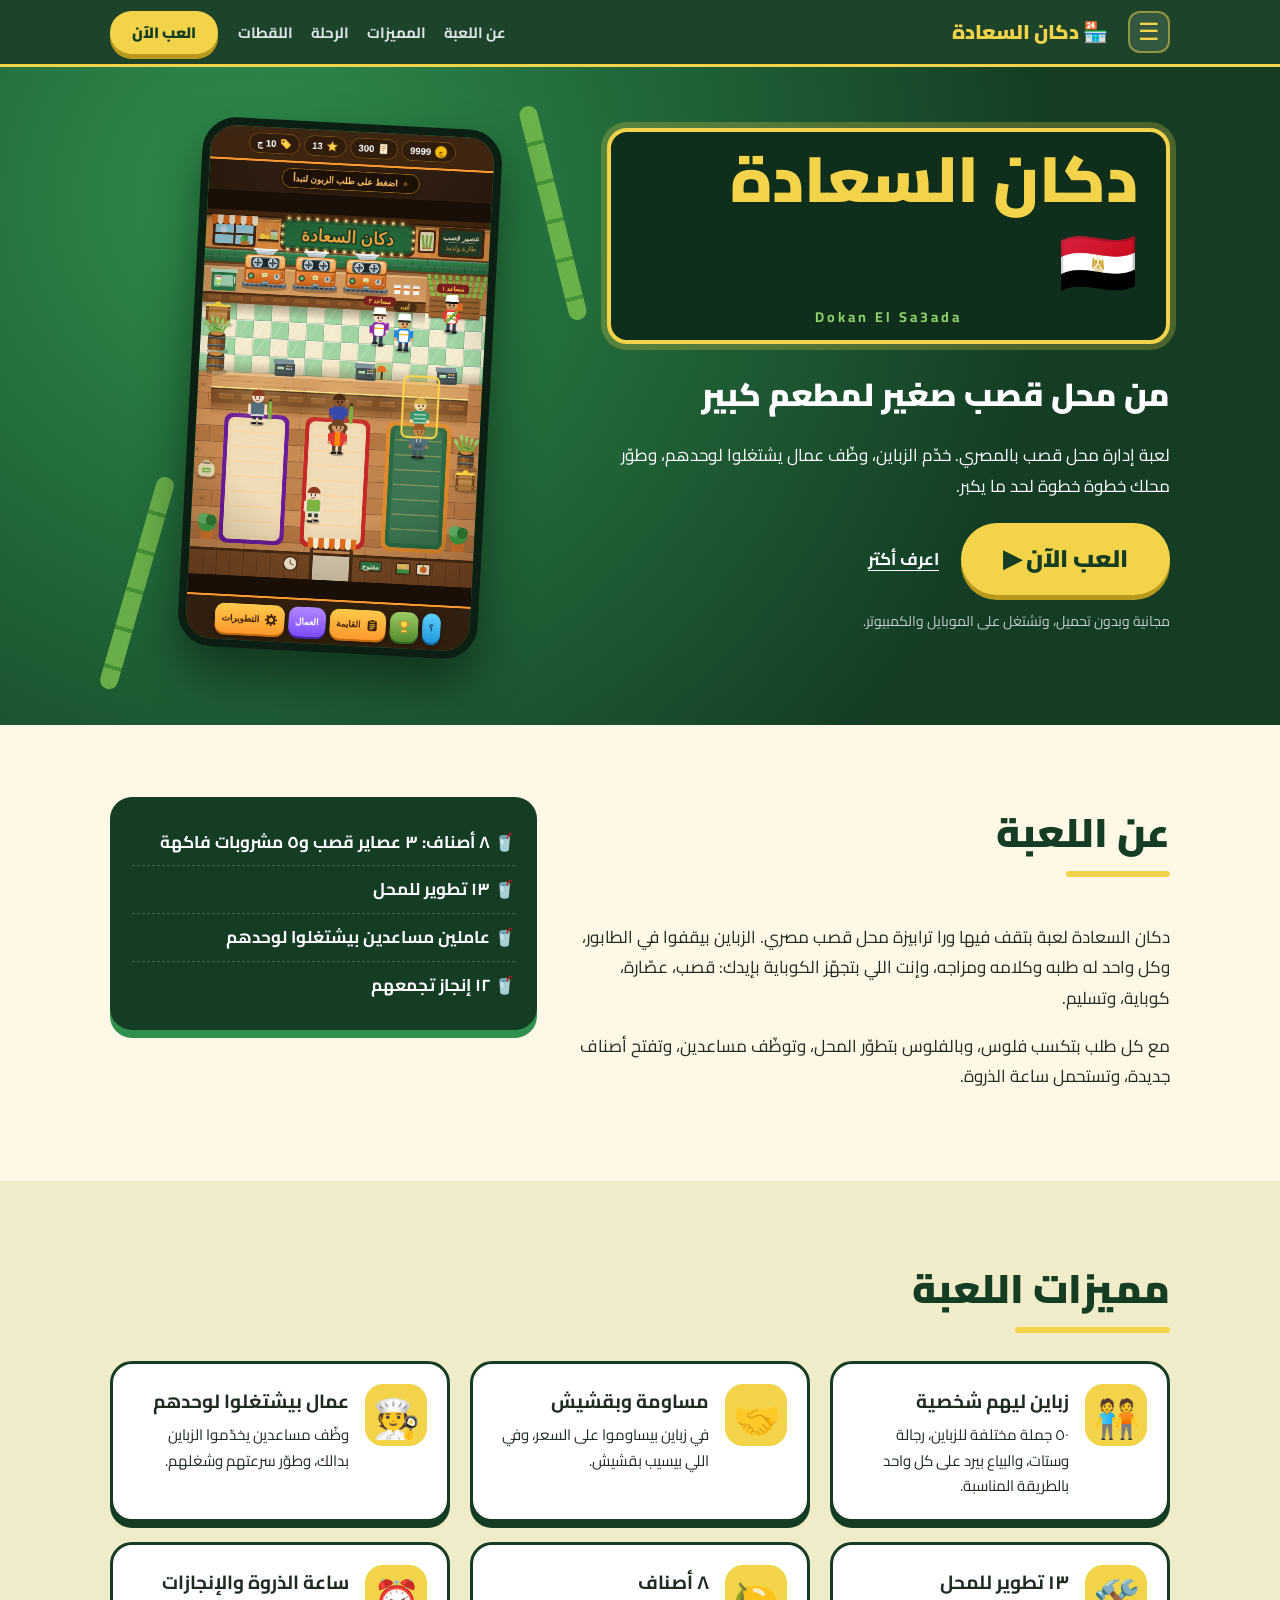
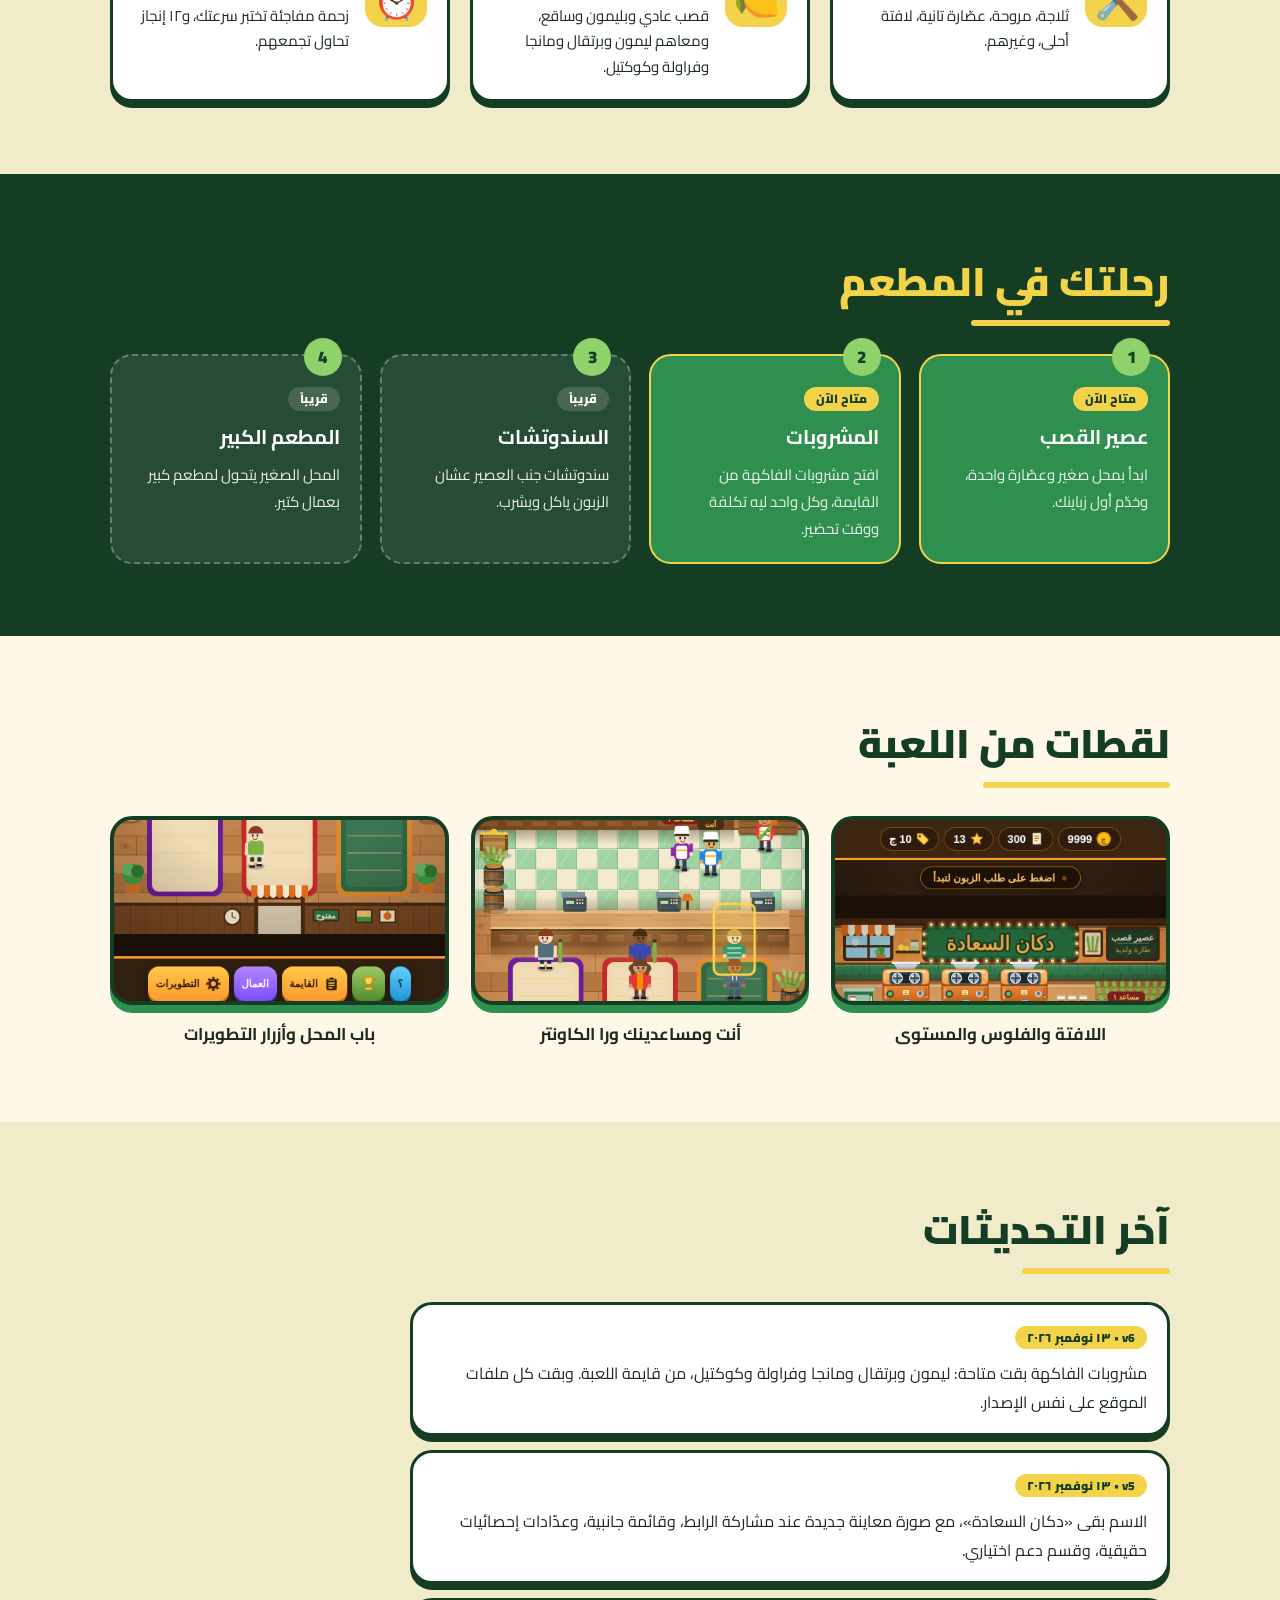
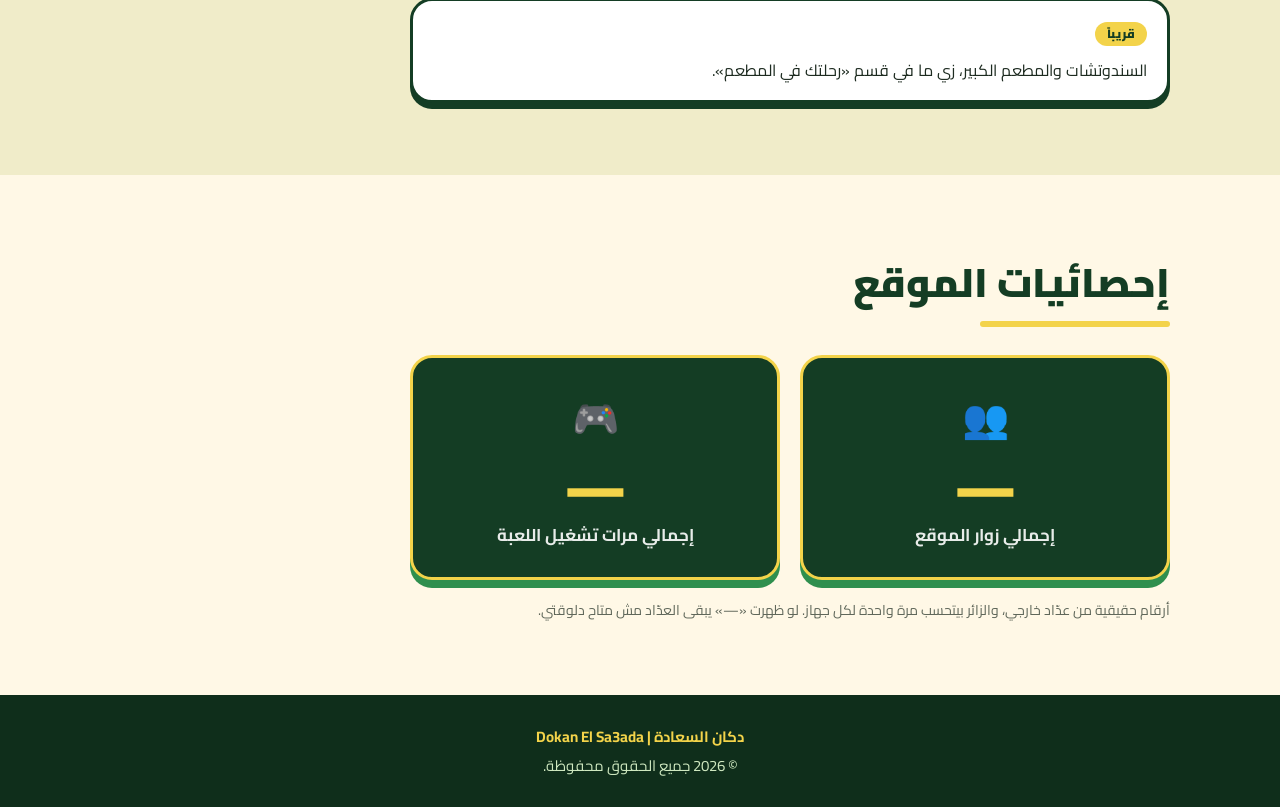
==== games/dokan/index.html @ ff7deda3 "Add files via upload" ====
<!DOCTYPE html>
<!-- دكان السعادة | الإصدار v6 | تاريخ التحديث 2026-11-13 -->
<html lang="ar" dir="rtl">
<head>
<meta charset="utf-8">
<meta name="viewport" content="width=device-width, initial-scale=1, viewport-fit=cover">
<title>دكان السعادة 🇪🇬 | Dokan El Sa3ada – الموقع الرسمي للعبة</title>
<meta name="description" content="الموقع الرسمي للعبة دكان السعادة: لعبة إدارة محل قصب بالمصري. خدّم الزباين، وظّف عمال، وطوّر محلك. العب مجاناً من الموبايل أو الكمبيوتر.">
<meta property="og:site_name" content="دكان السعادة"><meta property="og:title" content="دكان السعادة 🇪🇬 | Dokan El Sa3ada"><meta property="og:description" content="من محل قصب صغير لمطعم كبير. العب مجاناً."><meta property="og:type" content="website"><meta property="og:locale" content="ar_EG"><meta property="og:url" content="https://srsizer643-crypto.github.io/g3an_3tshan/"><meta property="og:image" content="https://srsizer643-crypto.github.io/g3an_3tshan/og-dokan.png?v=8"><meta property="og:image:type" content="image/png"><meta property="og:image:width" content="1200"><meta property="og:image:height" content="630"><meta property="og:image:alt" content="دكان السعادة – لعبة إدارة محل قصب بالمصري"><meta name="twitter:card" content="summary_large_image"><meta name="twitter:title" content="دكان السعادة 🇪🇬 | Dokan El Sa3ada"><meta name="twitter:description" content="من محل قصب صغير لمطعم كبير. العب مجاناً."><meta name="twitter:image" content="https://srsizer643-crypto.github.io/g3an_3tshan/og-dokan.png?v=8">
<meta name="theme-color" content="#143d24">
<link rel="icon" type="image/png" sizes="512x512" href="icon.png?v=8"><link rel="apple-touch-icon" href="icon.png?v=8">
<link rel="icon" href="data:image/svg+xml,%3Csvg xmlns='http://www.w3.org/2000/svg' viewBox='0 0 100 100'%3E%3Crect width='100' height='100' rx='22' fill='%23c26a0e'/%3E%3Ctext x='50' y='72' font-size='60' text-anchor='middle'%3E%F0%9F%8F%AA%3C/text%3E%3C/svg%3E">
<link rel="preconnect" href="https://fonts.googleapis.com"><link rel="preconnect" href="https://fonts.gstatic.com" crossorigin>
<link href="https://fonts.googleapis.com/css2?family=Cairo:wght@500;700;900&display=swap" rel="stylesheet">
<link rel="stylesheet" href="style.css?v=8">
</head>
<body>

<header class="nav">
  <div class="wrap">
    <button class="menu-btn" id="menuBtn" type="button" aria-label="فتح القائمة" aria-controls="menu" aria-expanded="false">☰</button>
    <a class="logo" href="#top">🏪 دكان السعادة</a>
    <nav aria-label="أقسام الموقع">
      <a href="#about">عن اللعبة</a>
      <a href="#features">المميزات</a>
      <a href="#journey">الرحلة</a>
      <a href="#shots">اللقطات</a>
    </nav>
    <button class="btn sm" data-play>العب الآن</button>
  </div>
</header>

<div class="menu-back" id="menuBack"></div>
<aside class="menu" id="menu" aria-hidden="true" aria-label="القائمة الجانبية">
  <div class="menu-head"><b>🏪 دكان السعادة</b><button id="menuClose" type="button" aria-label="إغلاق القائمة">✕</button></div>
  <ul>
    <li><a href="#top">🏠 الرئيسية</a></li>
    <li><button type="button" data-play>▶ العب الآن</button></li>
    <li><a href="#shots">📸 صور اللعبة</a></li>
    <li><a href="#updates">🆕 آخر التحديثات</a></li>
    <li><a href="#stats">📊 إحصائيات الموقع</a></li>
    <li><button type="button" id="supportBtn" aria-expanded="false" aria-controls="support">💛 ادعم المطور</button></li>
    <li><a href="#about">ℹ️ عن اللعبة</a></li>
  </ul>
  <div class="support" id="support" hidden>
    <h3>ادعم دكان السعادة</h3>
    <p>الدعم اختياري تماماً، واللعبة هتفضل مجانية للجميع سواء دعمت أو لأ. لو عجبتك وحبيت تساعد في تطويرها، ده رقم Vodafone Cash:</p>
    <div class="num" dir="ltr">01016900850</div>
    <button class="btn sm" id="copyNum" type="button">نسخ الرقم</button>
    <small>شكراً من قلبي 🧡</small>
  </div>
</aside>

<main id="top">
  <section class="hero">
    <div class="wrap">
      <div class="hero-txt">
        <div class="sign"><h1>دكان السعادة 🇪🇬</h1><small>Dokan El Sa3ada</small></div>
        <p class="lead">من محل قصب صغير لمطعم كبير</p>
        <p>لعبة إدارة محل قصب بالمصري. خدّم الزباين، وظّف عمال يشتغلوا لوحدهم، وطوّر محلك خطوة خطوة لحد ما يكبر.</p>
        <div class="cta">
          <button class="btn big" data-play>العب الآن ▶</button>
          <a class="link" href="#about">اعرف أكتر</a>
        </div>
        <p class="note">مجانية وبدون تحميل، وتشتغل على الموبايل والكمبيوتر.</p>
      </div>
      <div class="art">
        <span class="cane c1"></span><span class="cane c2"></span>
        <div class="phone"><img src="preview.png?v=8" width="840" height="1520" alt="لقطة حقيقية من اللعبة: محل القصب والزباين في الطوابير"></div>
      </div>
    </div>
  </section>

  <section class="s" id="about">
    <div class="wrap about">
      <div>
        <h2>عن اللعبة</h2>
        <p>دكان السعادة لعبة بتقف فيها ورا ترابيزة محل قصب مصري. الزباين بيقفوا في الطابور، وكل واحد له طلبه وكلامه ومزاجه، وإنت اللي بتجهّز الكوباية بإيدك: قصب، عصّارة، كوباية، وتسليم.</p>
        <p>مع كل طلب بتكسب فلوس، وبالفلوس بتطوّر المحل، وتوظّف مساعدين، وتفتح أصناف جديدة، وتستحمل ساعة الذروة.</p>
      </div>
      <ul class="facts">
        <li>٨ أصناف: ٣ عصاير قصب و٥ مشروبات فاكهة</li>
        <li>١٣ تطوير للمحل</li>
        <li>عاملين مساعدين بيشتغلوا لوحدهم</li>
        <li>١٢ إنجاز تجمعهم</li>
      </ul>
    </div>
  </section>

  <section class="s alt" id="features">
    <div class="wrap">
      <h2>مميزات اللعبة</h2>
      <div class="grid">
        <article class="f"><i>🧑‍🤝‍🧑</i><div><h3>زباين ليهم شخصية</h3><p>٥٠ جملة مختلفة للزباين، رجالة وستات، والبياع بيرد على كل واحد بالطريقة المناسبة.</p></div></article>
        <article class="f"><i>🤝</i><div><h3>مساومة وبقشيش</h3><p>في زباين بيساوموا على السعر، وفي اللي بيسيب بقشيش.</p></div></article>
        <article class="f"><i>🧑‍🍳</i><div><h3>عمال بيشتغلوا لوحدهم</h3><p>وظّف مساعدين يخدّموا الزباين بدالك، وطوّر سرعتهم وشغلهم.</p></div></article>
        <article class="f"><i>🛠️</i><div><h3>١٣ تطوير للمحل</h3><p>ثلاجة، مروحة، عصّارة تانية، لافتة أحلى، وغيرهم.</p></div></article>
        <article class="f"><i>🍋</i><div><h3>٨ أصناف</h3><p>قصب عادي وبليمون وساقع، ومعاهم ليمون وبرتقال ومانجا وفراولة وكوكتيل.</p></div></article>
        <article class="f"><i>⏰</i><div><h3>ساعة الذروة والإنجازات</h3><p>زحمة مفاجئة تختبر سرعتك، و١٢ إنجاز تحاول تجمعهم.</p></div></article>
      </div>
    </div>
  </section>

  <section class="s dark" id="journey">
    <div class="wrap">
      <h2>رحلتك في المطعم</h2>
      <ol class="steps">
        <li class="on"><span class="b">متاح الآن</span><h3>عصير القصب</h3><p>ابدأ بمحل صغير وعصّارة واحدة، وخدّم أول زباينك.</p></li>
        <li class="on"><span class="b">متاح الآن</span><h3>المشروبات</h3><p>افتح مشروبات الفاكهة من القايمة، وكل واحد ليه تكلفة ووقت تحضير.</p></li>
        <li><span class="b">قريباً</span><h3>السندوتشات</h3><p>سندوتشات جنب العصير عشان الزبون ياكل ويشرب.</p></li>
        <li><span class="b">قريباً</span><h3>المطعم الكبير</h3><p>المحل الصغير يتحول لمطعم كبير بعمال كتير.</p></li>
      </ol>
    </div>
  </section>

  <section class="s" id="shots">
    <div class="wrap">
      <h2>لقطات من اللعبة</h2>
      <div class="shots">
        <figure class="shot"><div class="crop"><img src="preview.png?v=8" loading="lazy" alt="شاشة اللعبة: الفلوس والمستوى ولافتة المحل" style="margin-top:0"></div><figcaption>اللافتة والفلوس والمستوى</figcaption></figure>
        <figure class="shot"><div class="crop"><img src="preview.png?v=8" loading="lazy" alt="العمال خلف الكاونتر والزباين في الطوابير" style="margin-top:-59.52%"></div><figcaption>أنت ومساعدينك ورا الكاونتر</figcaption></figure>
        <figure class="shot"><div class="crop"><img src="preview.png?v=8" loading="lazy" alt="باب المحل وشريط التطويرات والعمال والقايمة" style="margin-top:-123.81%"></div><figcaption>باب المحل وأزرار التطويرات</figcaption></figure>
      </div>
    </div>
  </section>
  <section class="s alt" id="updates">
    <div class="wrap">
      <h2>آخر التحديثات</h2>
      <ul class="upd">
        <li><span class="b">v6 • ١٣ نوفمبر ٢٠٢٦</span><p>مشروبات الفاكهة بقت متاحة: ليمون وبرتقال ومانجا وفراولة وكوكتيل، من قايمة اللعبة. وبقت كل ملفات الموقع على نفس الإصدار.</p></li>
        <li><span class="b">v5 • ١٣ نوفمبر ٢٠٢٦</span><p>الاسم بقى «دكان السعادة»، مع صورة معاينة جديدة عند مشاركة الرابط، وقائمة جانبية، وعدّادات إحصائيات حقيقية، وقسم دعم اختياري.</p></li>
        <li><span class="b">قريباً</span><p>السندوتشات والمطعم الكبير، زي ما في قسم «رحلتك في المطعم».</p></li>
      </ul>
    </div>
  </section>

  <section class="s" id="stats">
    <div class="wrap">
      <h2>إحصائيات الموقع</h2>
      <div class="stat-grid">
        <div class="stat"><i>👥</i><b data-stat="visitors">…</b><span>إجمالي زوار الموقع</span></div>
        <div class="stat"><i>🎮</i><b data-stat="plays">…</b><span>إجمالي مرات تشغيل اللعبة</span></div>
      </div>
      <p class="stat-note">أرقام حقيقية من عدّاد خارجي، والزائر بيتحسب مرة واحدة لكل جهاز. لو ظهرت «—» يبقى العدّاد مش متاح دلوقتي.</p>
    </div>
  </section>
</main>

<footer>
  <div class="wrap">
    <b>دكان السعادة | Dokan El Sa3ada</b>
    <span>© 2026 جميع الحقوق محفوظة.</span>
  </div>
</footer>

<section id="play" hidden aria-label="شاشة اللعب">
  <div class="pbar">
    <button id="back" type="button">→ الرجوع للموقع</button>
    <b>دكان السعادة</b>
    <button id="fs" type="button">ملء الشاشة</button>
  </div>
  <iframe id="frame" title="لعبة دكان السعادة" allow="fullscreen" loading="eager"></iframe>
</section>

<script src="script.js?v=8"></script>
</body>
</html>
---- games/dokan/style.css ----
/* دكان السعادة | الإصدار v5 | تاريخ التحديث 2026-11-13 */
:root{--g1:#143d24;--g2:#2f8f4e;--g3:#8fd16a;--y:#f3d34a;--cream:#fff8e6;--ink:#1d2b20;
 --r:22px;box-sizing:border-box;padding-top:env(safe-area-inset-top,0px);padding-bottom:env(safe-area-inset-bottom,0px)}
*,*::before,*::after{box-sizing:inherit}
html{scroll-behavior:smooth;scroll-padding-top:70px;background:var(--cream)}
html.playing,html.playing body{overflow:hidden;height:100%}
body{margin:0;font-family:'Cairo',Tahoma,'Segoe UI',sans-serif;color:var(--ink);background:var(--cream);line-height:1.8;font-size:17px}
img{max-width:100%;display:block}
.wrap{max-width:1100px;margin:auto;padding:0 20px}
/* nav */
.nav{position:sticky;top:0;z-index:20;background:rgba(20,61,36,.96);backdrop-filter:blur(8px);color:#fff;border-bottom:3px solid var(--y)}
.nav .wrap{display:flex;align-items:center;gap:20px;height:64px}
.logo{font-weight:900;font-size:20px;color:var(--y);text-decoration:none;white-space:nowrap}
.nav nav{display:flex;gap:18px;margin-inline-start:auto}
.nav nav a{color:#fff;text-decoration:none;font-weight:700;font-size:15px;opacity:.85;transition:.2s}
.nav nav a:hover{opacity:1;color:var(--y)}
/* buttons */
.btn{font:inherit;font-weight:900;border:0;cursor:pointer;color:var(--g1);background:var(--y);border-radius:999px;padding:8px 22px;box-shadow:0 5px 0 #b8991c;transition:transform .15s,box-shadow .15s}
.btn:hover{transform:translateY(-2px);box-shadow:0 7px 0 #b8991c}
.btn:active{transform:translateY(4px);box-shadow:0 1px 0 #b8991c}
.btn.big{font-size:24px;padding:14px 42px}
.btn.sm{font-size:15px}
/* hero */
.hero{background:radial-gradient(circle at 20% 20%,var(--g2),var(--g1) 70%);color:#fff;overflow:hidden;padding:56px 0 72px}
.hero .wrap{display:grid;grid-template-columns:1.1fr .9fr;gap:36px;align-items:center}
.sign{display:inline-block;background:#0f2e1b;border:4px solid var(--y);border-radius:20px;padding:6px 28px 10px;box-shadow:0 0 0 6px rgba(243,211,74,.25);margin-bottom:12px}
.sign h1{margin:0;font-size:clamp(38px,7vw,64px);font-weight:900;color:var(--y);line-height:1.3}
.sign small{display:block;letter-spacing:3px;color:var(--g3);font-weight:700;direction:ltr;text-align:center}
.lead{font-size:clamp(22px,3.6vw,32px);font-weight:900;margin:.3em 0}
.cta{display:flex;align-items:center;gap:22px;flex-wrap:wrap;margin:22px 0 8px}
.link{color:#fff;font-weight:700;text-underline-offset:5px}
.note{opacity:.75;font-size:14px}
.art{position:relative;display:flex;justify-content:center}
.phone{width:min(300px,78vw);border:8px solid #0b1f13;border-radius:34px;overflow:hidden;box-shadow:0 24px 50px rgba(0,0,0,.45);transform:rotate(3deg);animation:float 5s ease-in-out infinite}
.phone img{width:100%;height:auto}
.cane{position:absolute;width:18px;height:220px;border-radius:9px;background:repeating-linear-gradient(#7bc24d 0 36px,#4f9a33 36px 40px);opacity:.8}
.c1{inset-inline-start:2%;top:-20px;transform:rotate(-14deg)}.c2{inset-inline-end:4%;bottom:-40px;transform:rotate(16deg)}
@keyframes float{50%{transform:rotate(3deg) translateY(-12px)}}
/* sections */
.s{padding:72px 0}
.s.alt{background:#f0ecc9}
.s.dark{background:var(--g1);color:#fff}
h2{font-size:clamp(28px,5vw,40px);font-weight:900;margin:0 0 28px;color:var(--g1);position:relative;display:inline-block}
h2::after{content:"";display:block;height:6px;width:60%;background:var(--y);border-radius:4px;margin-top:2px}
.dark h2{color:var(--y)}
.about{display:grid;grid-template-columns:1.4fr 1fr;gap:36px;align-items:start}
.facts{list-style:none;margin:0;padding:22px;background:var(--g1);color:#fff;border-radius:var(--r);font-weight:700;box-shadow:0 8px 0 var(--g2)}
.facts li{padding:8px 0 8px 0;border-bottom:1px dashed rgba(255,255,255,.2)}
.facts li:last-child{border:0}
.facts li::before{content:"🥤 "}
.grid{display:grid;grid-template-columns:repeat(auto-fit,minmax(290px,1fr));gap:20px}
.f{display:flex;gap:16px;background:#fff;border-radius:var(--r);padding:20px;border:3px solid var(--g1);box-shadow:0 6px 0 var(--g1);transition:transform .2s}
.f:hover{transform:translateY(-4px)}
.f i{font-style:normal;font-size:38px;flex:none;width:62px;height:62px;display:grid;place-items:center;background:var(--y);border-radius:18px}
.f h3{margin:0 0 4px;font-size:19px}.f p{margin:0;font-size:15px;line-height:1.7}
/* journey */
.steps{list-style:none;margin:0;padding:0;display:grid;grid-template-columns:repeat(auto-fit,minmax(220px,1fr));gap:18px;counter-reset:st}
.steps li{position:relative;background:rgba(255,255,255,.08);border:2px dashed rgba(255,255,255,.3);border-radius:var(--r);padding:26px 20px 20px;counter-increment:st}
.steps li::before{content:counter(st);position:absolute;top:-18px;inset-inline-start:18px;width:38px;height:38px;border-radius:50%;background:var(--g3);color:var(--g1);font-weight:900;display:grid;place-items:center}
.steps li.on{background:var(--g2);border:2px solid var(--y)}
.steps h3{margin:6px 0}.steps p{margin:0;font-size:15px;opacity:.9}
.b{display:inline-block;font-size:12px;font-weight:900;padding:1px 12px;border-radius:99px;background:rgba(255,255,255,.15)}
.on .b{background:var(--y);color:var(--g1)}
/* shots */
.shots{display:grid;grid-template-columns:repeat(auto-fit,minmax(240px,1fr));gap:22px}
.shot{margin:0;text-align:center}
.crop{aspect-ratio:840/470;overflow:hidden;border-radius:var(--r);border:4px solid var(--g1);box-shadow:0 8px 0 var(--g2);background:#31200f}
.crop img{width:100%;height:auto}
figcaption{margin-top:14px;font-weight:700}
footer{background:#0f2e1b;color:#cfe8c0;padding:28px 0;text-align:center;font-size:15px}
footer .wrap{display:flex;flex-direction:column;gap:2px}footer b{color:var(--y)}
/* reveal */
.rv{opacity:0;transform:translateY(22px);transition:opacity .6s,transform .6s}
.rv.in{opacity:1;transform:none}
/* play screen */
#play{position:fixed;inset:0;z-index:100;background:#000;display:flex;flex-direction:column;height:100dvh}
#play[hidden]{display:none}
.pbar{flex:none;display:flex;align-items:center;justify-content:space-between;gap:10px;background:var(--g1);color:var(--y);padding:6px 12px;padding-top:max(6px,env(safe-area-inset-top));border-bottom:3px solid var(--y)}
.pbar button{font:inherit;font-weight:700;font-size:14px;color:#fff;background:rgba(255,255,255,.14);border:0;border-radius:99px;padding:4px 16px;cursor:pointer}
.pbar button:hover{background:rgba(255,255,255,.28)}
#frame{flex:1;width:100%;border:0;background:#31200f;touch-action:manipulation}
#play.pseudo-fs .pbar{display:none}
:fullscreen#play .pbar{display:none}
:-webkit-full-screen#play .pbar{display:none}
@media(max-width:800px){
 .nav nav{display:none}.nav .wrap{justify-content:space-between}
 .hero .wrap,.about{grid-template-columns:1fr}.hero{padding-top:36px}.art{margin-top:20px}
 .s{padding:52px 0}
}
@media(prefers-reduced-motion:reduce){*{animation:none!important;transition:none!important}.rv{opacity:1;transform:none}}

/* القائمة الجانبية */
.menu-btn{flex:none;width:42px;height:42px;font:inherit;font-size:24px;line-height:1;color:var(--y);background:rgba(255,255,255,.1);border:2px solid rgba(243,211,74,.5);border-radius:12px;cursor:pointer}
.menu-btn:hover{background:rgba(255,255,255,.2)}
.menu-back{position:fixed;inset:0;z-index:55;background:rgba(0,0,0,.55);opacity:0;visibility:hidden;transition:opacity .3s,visibility .3s}
.menu-back.open{opacity:1;visibility:visible}
.menu{position:fixed;top:0;bottom:0;right:0;z-index:60;width:min(320px,86vw);background:var(--g1);color:#fff;border-left:4px solid var(--y);padding:calc(14px + env(safe-area-inset-top,0px)) 16px calc(16px + env(safe-area-inset-bottom,0px));overflow-y:auto;transform:translateX(100%);visibility:hidden;transition:transform .3s ease,visibility .3s;box-shadow:-10px 0 30px rgba(0,0,0,.4)}
.menu.open{transform:none;visibility:visible}
html.menu-open,html.menu-open body{overflow:hidden}
.menu-head{display:flex;align-items:center;justify-content:space-between;margin-bottom:14px;color:var(--y);font-size:20px}
.menu-head button{font:inherit;font-size:18px;color:#fff;background:rgba(255,255,255,.14);border:0;border-radius:50%;width:38px;height:38px;cursor:pointer}
.menu ul{list-style:none;margin:0;padding:0;display:grid;gap:6px}
.menu li a,.menu li button{display:block;width:100%;text-align:start;font:inherit;font-weight:700;font-size:17px;color:#fff;text-decoration:none;background:rgba(255,255,255,.07);border:0;border-radius:14px;padding:12px 14px;cursor:pointer;transition:background .2s}
.menu li a:hover,.menu li button:hover{background:rgba(243,211,74,.22);color:var(--y)}
.menu li button[aria-expanded="true"]{background:var(--y);color:var(--g1)}
.support{margin-top:14px;padding:16px;background:#0f2e1b;border:2px dashed var(--y);border-radius:var(--r);text-align:center}
.support[hidden]{display:none}
.support h3{margin:0 0 6px;color:var(--y);font-size:19px}
.support p{margin:0 0 12px;font-size:14.5px;line-height:1.7;opacity:.92}
.support .num{font-size:26px;font-weight:900;letter-spacing:2px;color:var(--y);background:rgba(255,255,255,.08);border-radius:14px;padding:8px;margin-bottom:12px;user-select:all}
.support small{display:block;margin-top:10px;opacity:.8}
/* آخر التحديثات */
.upd{list-style:none;margin:0;padding:0;display:grid;gap:14px;max-width:760px}
.upd li{background:#fff;border:3px solid var(--g1);border-radius:var(--r);padding:16px 20px;box-shadow:0 6px 0 var(--g1)}
.upd .b{background:var(--y);color:var(--g1)}
.upd p{margin:8px 0 0;font-size:16px}
/* الإحصائيات */
.stat-grid{display:grid;grid-template-columns:repeat(auto-fit,minmax(240px,1fr));gap:20px;max-width:760px}
.stat{display:flex;flex-direction:column;align-items:center;text-align:center;background:var(--g1);color:#fff;border-radius:var(--r);padding:26px 16px;box-shadow:0 8px 0 var(--g2);border:3px solid var(--y)}
.stat i{font-style:normal;font-size:38px}
.stat b{font-size:clamp(40px,9vw,56px);line-height:1.2;font-weight:900;color:var(--y);font-variant-numeric:tabular-nums}
.stat span{font-weight:700;opacity:.9}
.stat-note{margin:18px 0 0;font-size:14px;opacity:.7;max-width:760px}
@media(max-width:800px){.nav .wrap{gap:10px}.logo{font-size:18px}}
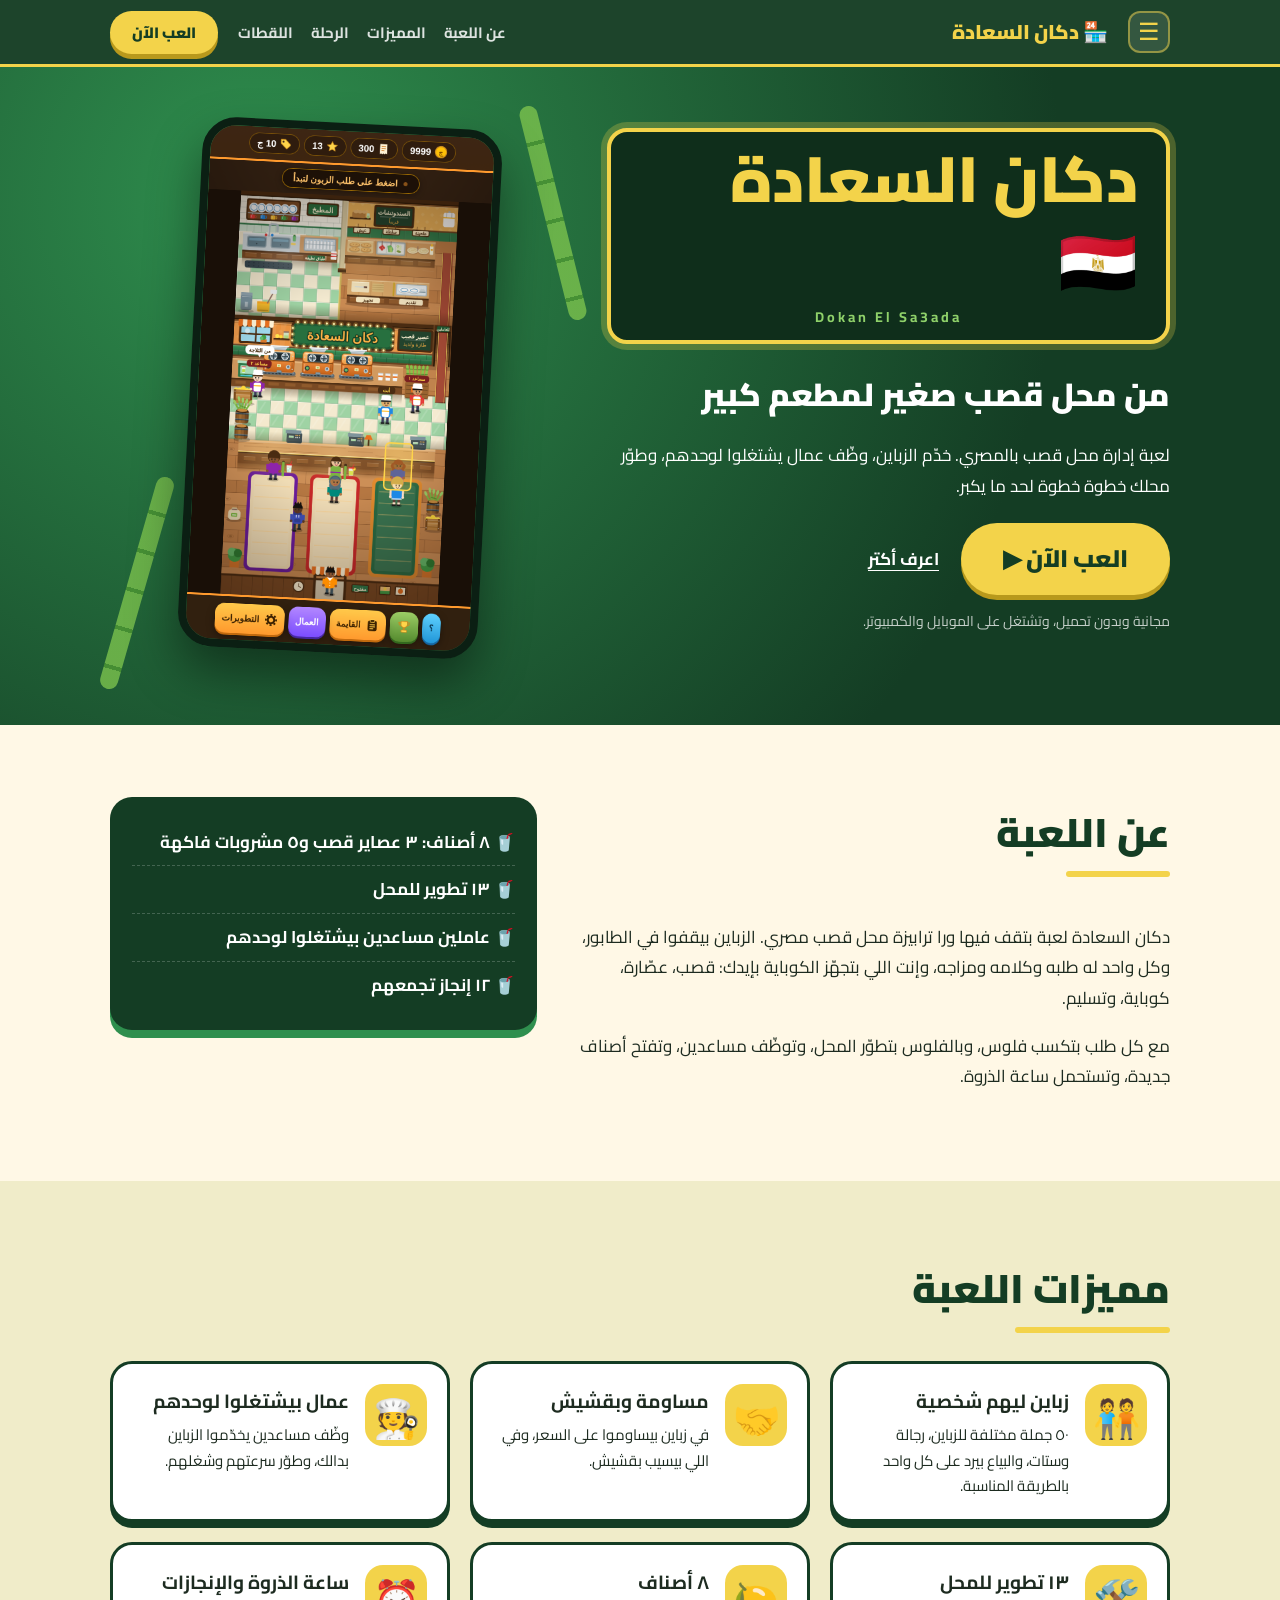
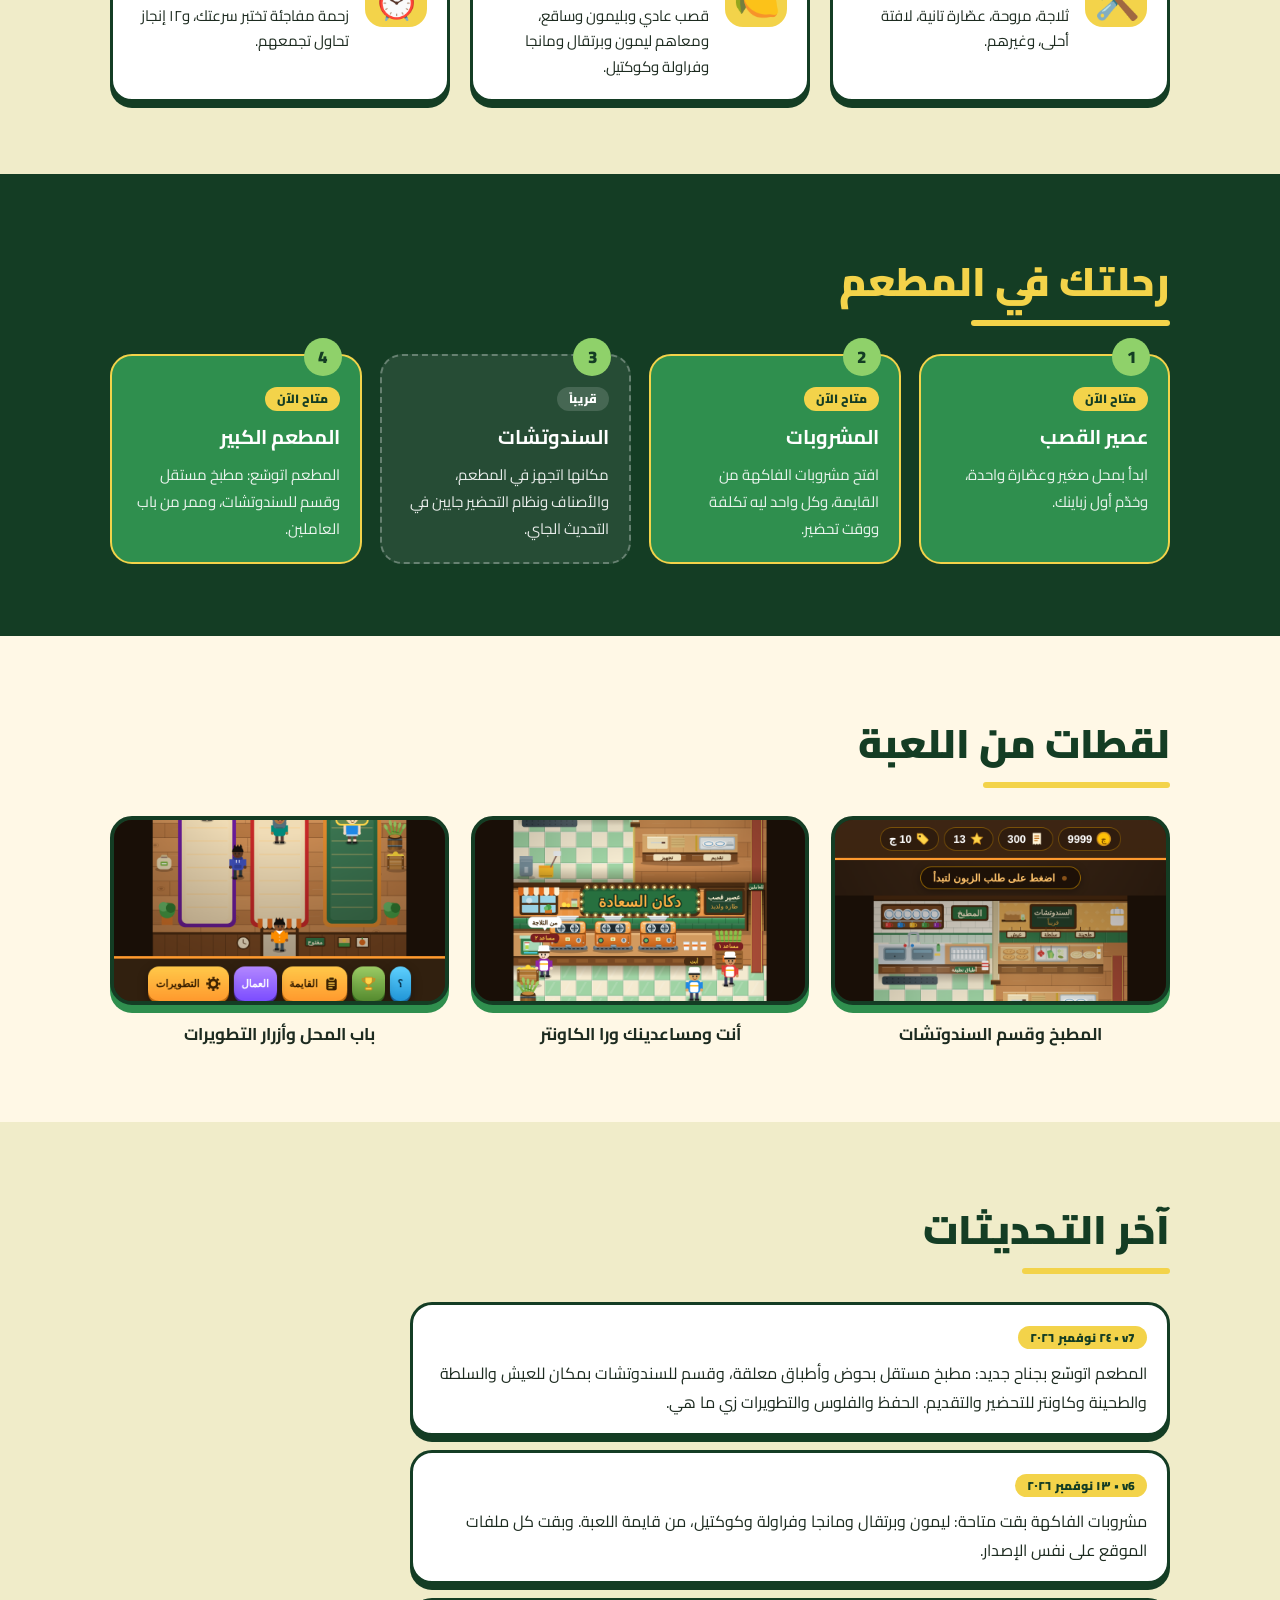
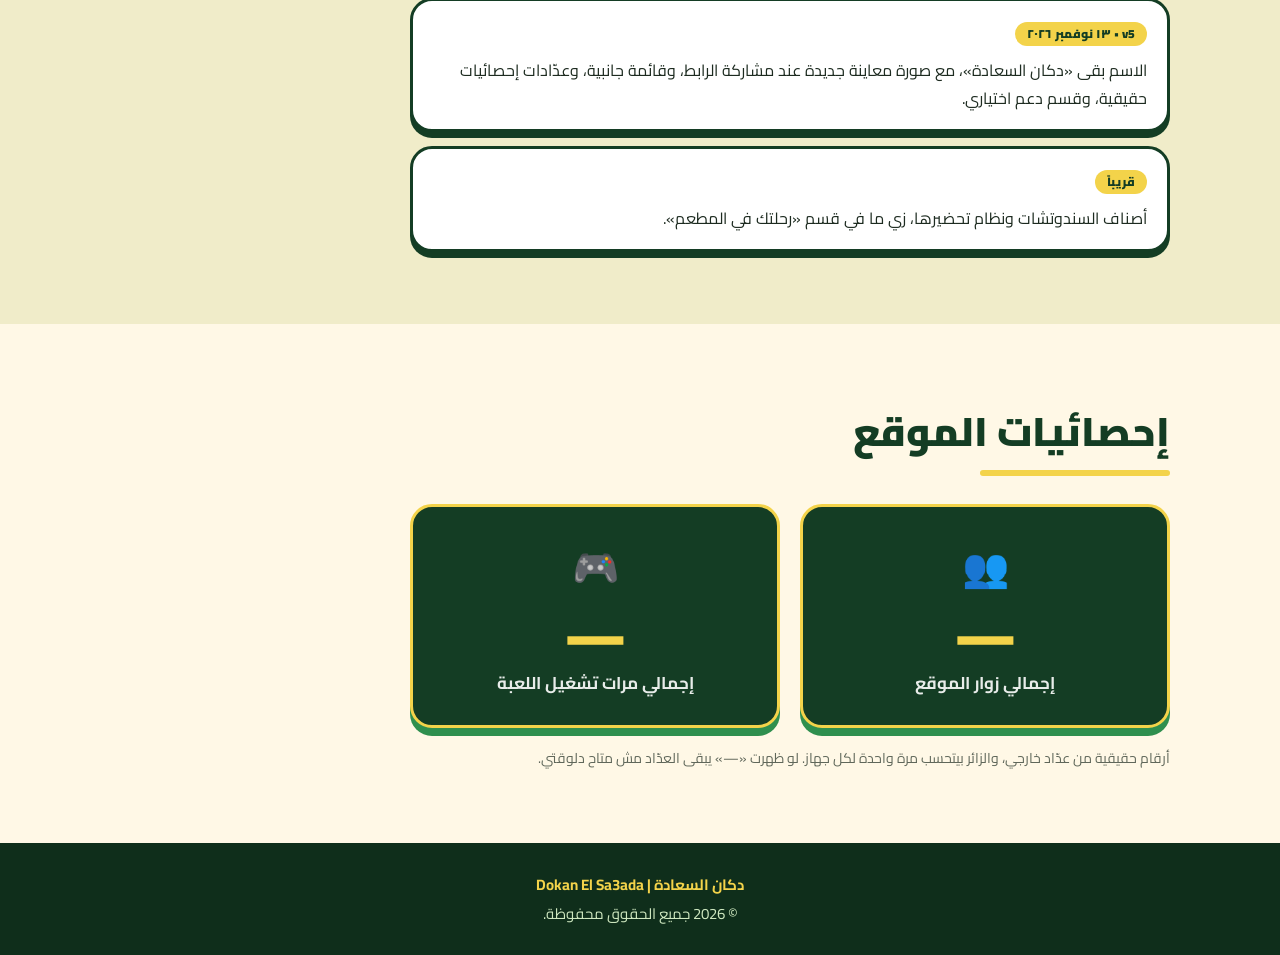
==== commit f600ba22: "Add files via upload" ====
--- a/games/dokan/index.html
+++ b/games/dokan/index.html
@@ -1,5 +1,5 @@
 <!DOCTYPE html>
-<!-- دكان السعادة | الإصدار v6 | تاريخ التحديث 2026-11-13 -->
+<!-- دكان السعادة | الإصدار v7 | تاريخ التحديث 2026-11-24 -->
 <html lang="ar" dir="rtl">
 <head>
 <meta charset="utf-8">
@@ -8,11 +8,11 @@
 <meta name="description" content="الموقع الرسمي للعبة دكان السعادة: لعبة إدارة محل قصب بالمصري. خدّم الزباين، وظّف عمال، وطوّر محلك. العب مجاناً من الموبايل أو الكمبيوتر.">
 <meta property="og:site_name" content="دكان السعادة"><meta property="og:title" content="دكان السعادة 🇪🇬 | Dokan El Sa3ada"><meta property="og:description" content="من محل قصب صغير لمطعم كبير. العب مجاناً."><meta property="og:type" content="website"><meta property="og:locale" content="ar_EG"><meta property="og:url" content="https://srsizer643-crypto.github.io/g3an_3tshan/"><meta property="og:image" content="https://srsizer643-crypto.github.io/g3an_3tshan/og-dokan.png?v=8"><meta property="og:image:type" content="image/png"><meta property="og:image:width" content="1200"><meta property="og:image:height" content="630"><meta property="og:image:alt" content="دكان السعادة – لعبة إدارة محل قصب بالمصري"><meta name="twitter:card" content="summary_large_image"><meta name="twitter:title" content="دكان السعادة 🇪🇬 | Dokan El Sa3ada"><meta name="twitter:description" content="من محل قصب صغير لمطعم كبير. العب مجاناً."><meta name="twitter:image" content="https://srsizer643-crypto.github.io/g3an_3tshan/og-dokan.png?v=8">
 <meta name="theme-color" content="#143d24">
-<link rel="icon" type="image/png" sizes="512x512" href="icon.png?v=8"><link rel="apple-touch-icon" href="icon.png?v=8">
+<link rel="icon" type="image/png" sizes="512x512" href="icon.png?v=9"><link rel="apple-touch-icon" href="icon.png?v=9">
 <link rel="icon" href="data:image/svg+xml,%3Csvg xmlns='http://www.w3.org/2000/svg' viewBox='0 0 100 100'%3E%3Crect width='100' height='100' rx='22' fill='%23c26a0e'/%3E%3Ctext x='50' y='72' font-size='60' text-anchor='middle'%3E%F0%9F%8F%AA%3C/text%3E%3C/svg%3E">
 <link rel="preconnect" href="https://fonts.googleapis.com"><link rel="preconnect" href="https://fonts.gstatic.com" crossorigin>
 <link href="https://fonts.googleapis.com/css2?family=Cairo:wght@500;700;900&display=swap" rel="stylesheet">
-<link rel="stylesheet" href="style.css?v=8">
+<link rel="stylesheet" href="style.css?v=9">
 </head>
 <body>
 
@@ -66,7 +66,7 @@
       </div>
       <div class="art">
         <span class="cane c1"></span><span class="cane c2"></span>
-        <div class="phone"><img src="preview.png?v=8" width="840" height="1520" alt="لقطة حقيقية من اللعبة: محل القصب والزباين في الطوابير"></div>
+        <div class="phone"><img src="preview.png?v=9" width="840" height="1520" alt="لقطة حقيقية من اللعبة: المحل والجناح الجديد بالمطبخ وقسم السندوتشات"></div>
       </div>
     </div>
   </section>
@@ -107,8 +107,8 @@
       <ol class="steps">
         <li class="on"><span class="b">متاح الآن</span><h3>عصير القصب</h3><p>ابدأ بمحل صغير وعصّارة واحدة، وخدّم أول زباينك.</p></li>
         <li class="on"><span class="b">متاح الآن</span><h3>المشروبات</h3><p>افتح مشروبات الفاكهة من القايمة، وكل واحد ليه تكلفة ووقت تحضير.</p></li>
-        <li><span class="b">قريباً</span><h3>السندوتشات</h3><p>سندوتشات جنب العصير عشان الزبون ياكل ويشرب.</p></li>
-        <li><span class="b">قريباً</span><h3>المطعم الكبير</h3><p>المحل الصغير يتحول لمطعم كبير بعمال كتير.</p></li>
+        <li><span class="b">قريباً</span><h3>السندوتشات</h3><p>مكانها اتجهز في المطعم، والأصناف ونظام التحضير جايين في التحديث الجاي.</p></li>
+        <li class="on"><span class="b">متاح الآن</span><h3>المطعم الكبير</h3><p>المطعم اتوسّع: مطبخ مستقل وقسم للسندوتشات، وممر من باب العاملين.</p></li>
       </ol>
     </div>
   </section>
@@ -117,9 +117,9 @@
     <div class="wrap">
       <h2>لقطات من اللعبة</h2>
       <div class="shots">
-        <figure class="shot"><div class="crop"><img src="preview.png?v=8" loading="lazy" alt="شاشة اللعبة: الفلوس والمستوى ولافتة المحل" style="margin-top:0"></div><figcaption>اللافتة والفلوس والمستوى</figcaption></figure>
-        <figure class="shot"><div class="crop"><img src="preview.png?v=8" loading="lazy" alt="العمال خلف الكاونتر والزباين في الطوابير" style="margin-top:-59.52%"></div><figcaption>أنت ومساعدينك ورا الكاونتر</figcaption></figure>
-        <figure class="shot"><div class="crop"><img src="preview.png?v=8" loading="lazy" alt="باب المحل وشريط التطويرات والعمال والقايمة" style="margin-top:-123.81%"></div><figcaption>باب المحل وأزرار التطويرات</figcaption></figure>
+        <figure class="shot"><div class="crop"><img src="preview.png?v=9" loading="lazy" alt="الجناح الجديد: المطبخ بحوضه وأطباقه المعلقة وقسم السندوتشات" style="margin-top:0"></div><figcaption>المطبخ وقسم السندوتشات</figcaption></figure>
+        <figure class="shot"><div class="crop"><img src="preview.png?v=9" loading="lazy" alt="العمال خلف الكاونتر والزباين في الطوابير" style="margin-top:-47.62%"></div><figcaption>أنت ومساعدينك ورا الكاونتر</figcaption></figure>
+        <figure class="shot"><div class="crop"><img src="preview.png?v=9" loading="lazy" alt="باب المحل وشريط التطويرات والعمال والقايمة" style="margin-top:-123.81%"></div><figcaption>باب المحل وأزرار التطويرات</figcaption></figure>
       </div>
     </div>
   </section>
@@ -127,9 +127,10 @@
     <div class="wrap">
       <h2>آخر التحديثات</h2>
       <ul class="upd">
+        <li><span class="b">v7 • ٢٤ نوفمبر ٢٠٢٦</span><p>المطعم اتوسّع بجناح جديد: مطبخ مستقل بحوض وأطباق معلقة، وقسم للسندوتشات بمكان للعيش والسلطة والطحينة وكاونتر للتحضير والتقديم. الحفظ والفلوس والتطويرات زي ما هي.</p></li>
         <li><span class="b">v6 • ١٣ نوفمبر ٢٠٢٦</span><p>مشروبات الفاكهة بقت متاحة: ليمون وبرتقال ومانجا وفراولة وكوكتيل، من قايمة اللعبة. وبقت كل ملفات الموقع على نفس الإصدار.</p></li>
         <li><span class="b">v5 • ١٣ نوفمبر ٢٠٢٦</span><p>الاسم بقى «دكان السعادة»، مع صورة معاينة جديدة عند مشاركة الرابط، وقائمة جانبية، وعدّادات إحصائيات حقيقية، وقسم دعم اختياري.</p></li>
-        <li><span class="b">قريباً</span><p>السندوتشات والمطعم الكبير، زي ما في قسم «رحلتك في المطعم».</p></li>
+        <li><span class="b">قريباً</span><p>أصناف السندوتشات ونظام تحضيرها، زي ما في قسم «رحلتك في المطعم».</p></li>
       </ul>
     </div>
   </section>
@@ -162,6 +163,6 @@
   <iframe id="frame" title="لعبة دكان السعادة" allow="fullscreen" loading="eager"></iframe>
 </section>
 
-<script src="script.js?v=8"></script>
+<script src="script.js?v=9"></script>
 </body>
 </html>
--- a/games/dokan/style.css
+++ b/games/dokan/style.css
@@ -1,4 +1,4 @@
-/* دكان السعادة | الإصدار v5 | تاريخ التحديث 2026-11-13 */
+/* دكان السعادة | الإصدار v7 | تاريخ التحديث 2026-11-24 */
 :root{--g1:#143d24;--g2:#2f8f4e;--g3:#8fd16a;--y:#f3d34a;--cream:#fff8e6;--ink:#1d2b20;
  --r:22px;box-sizing:border-box;padding-top:env(safe-area-inset-top,0px);padding-bottom:env(safe-area-inset-bottom,0px)}
 *,*::before,*::after{box-sizing:inherit}
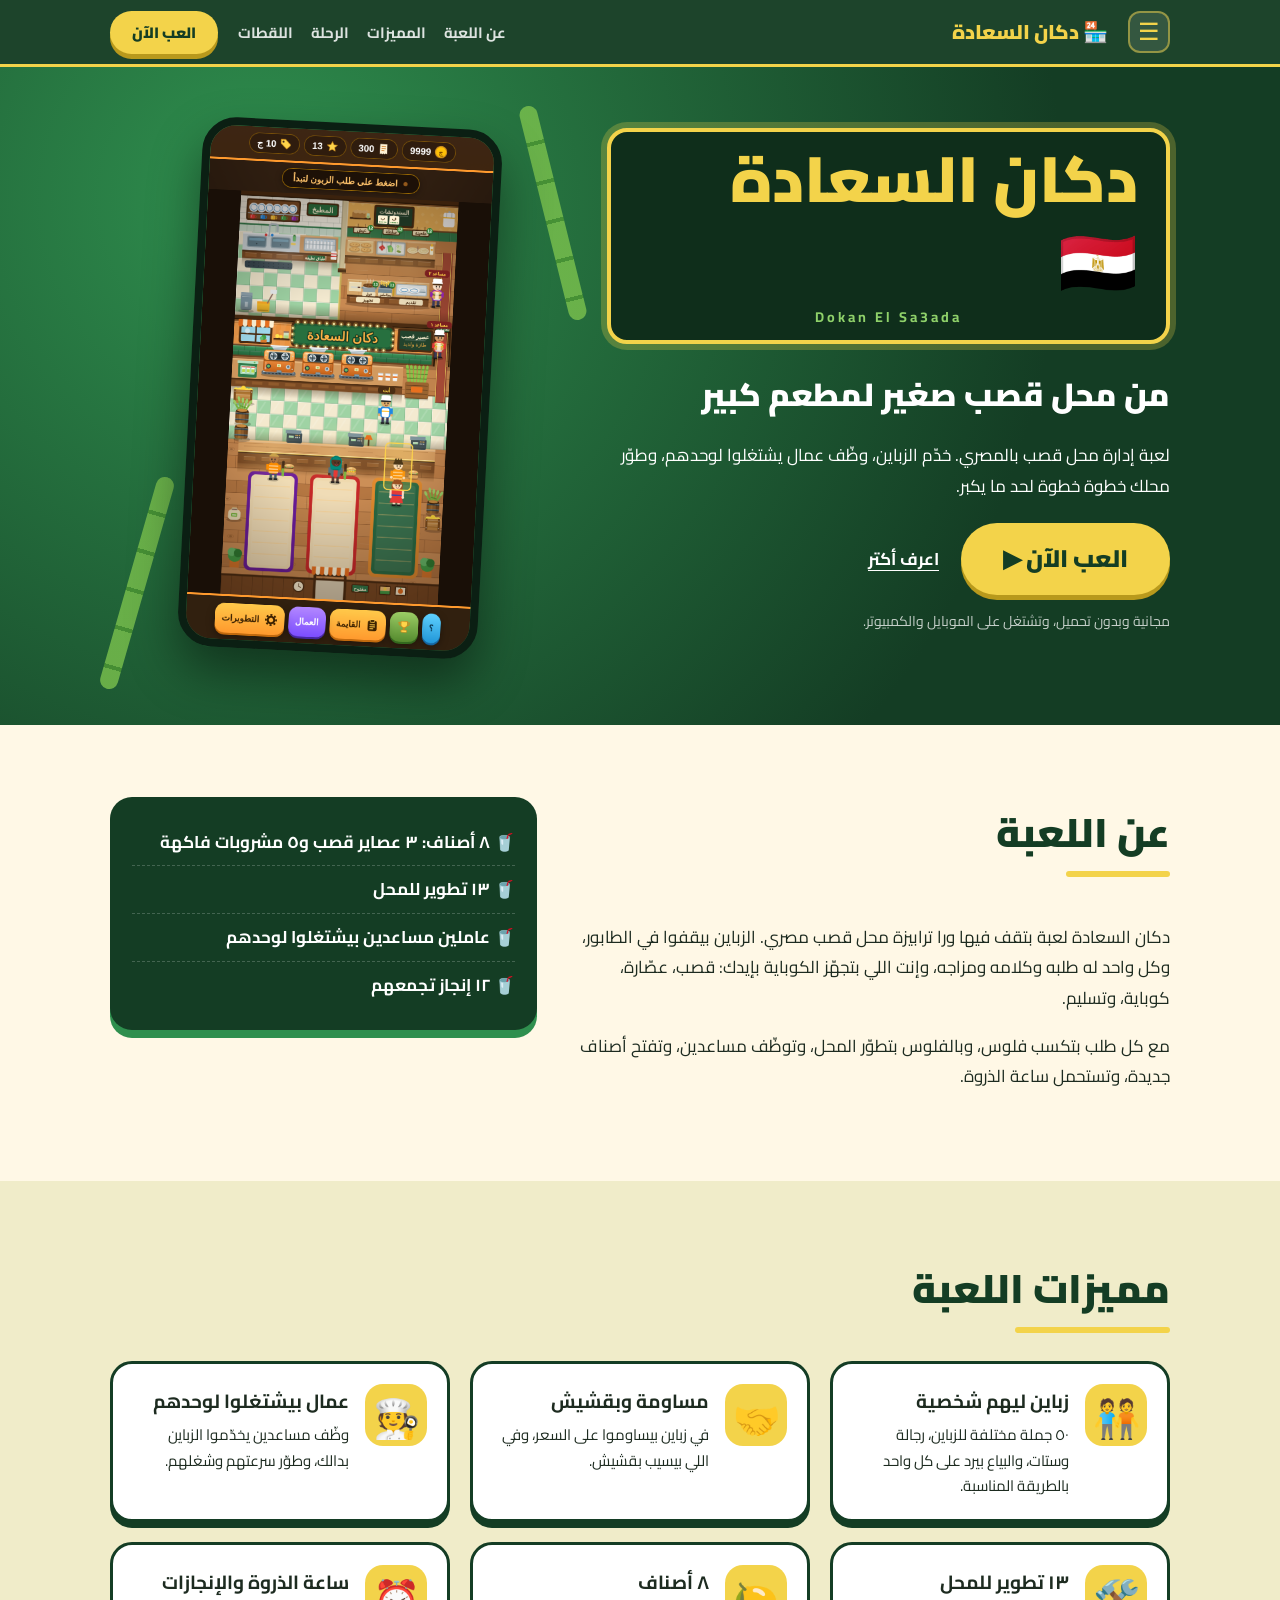
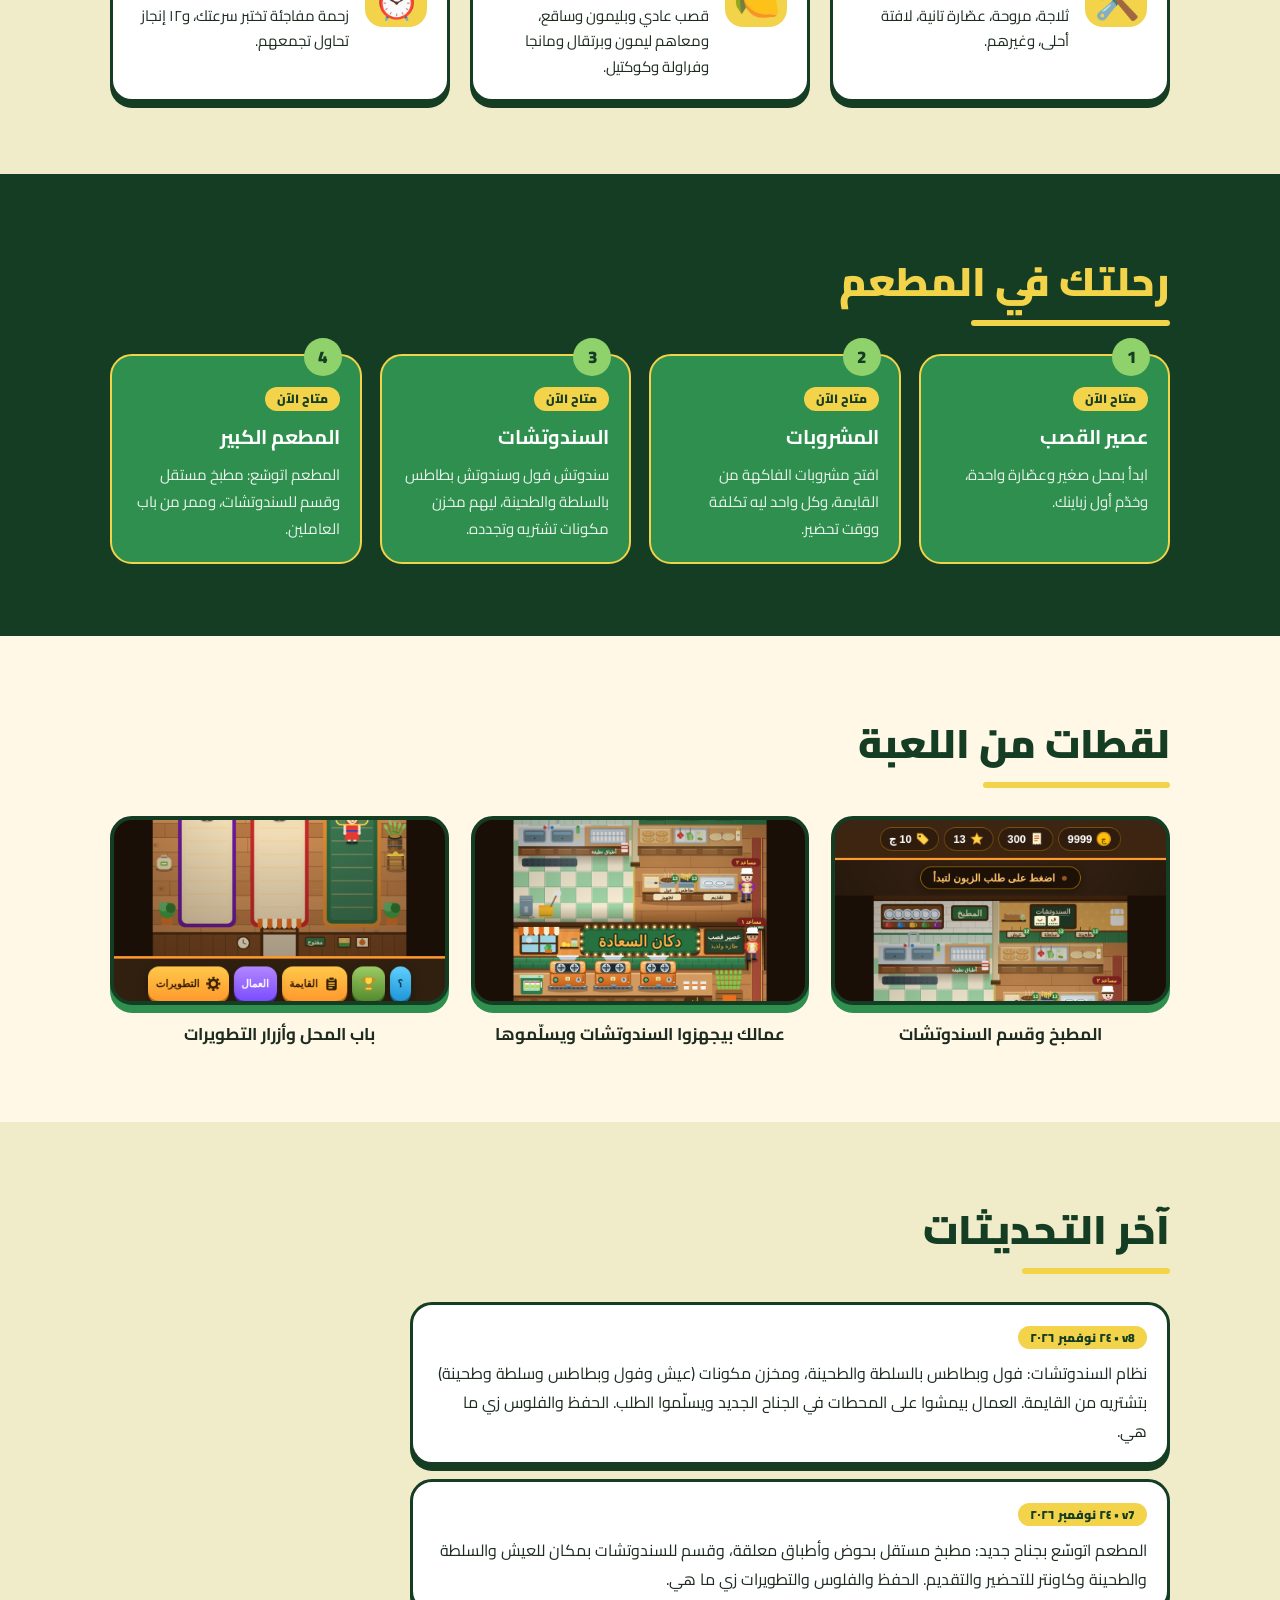
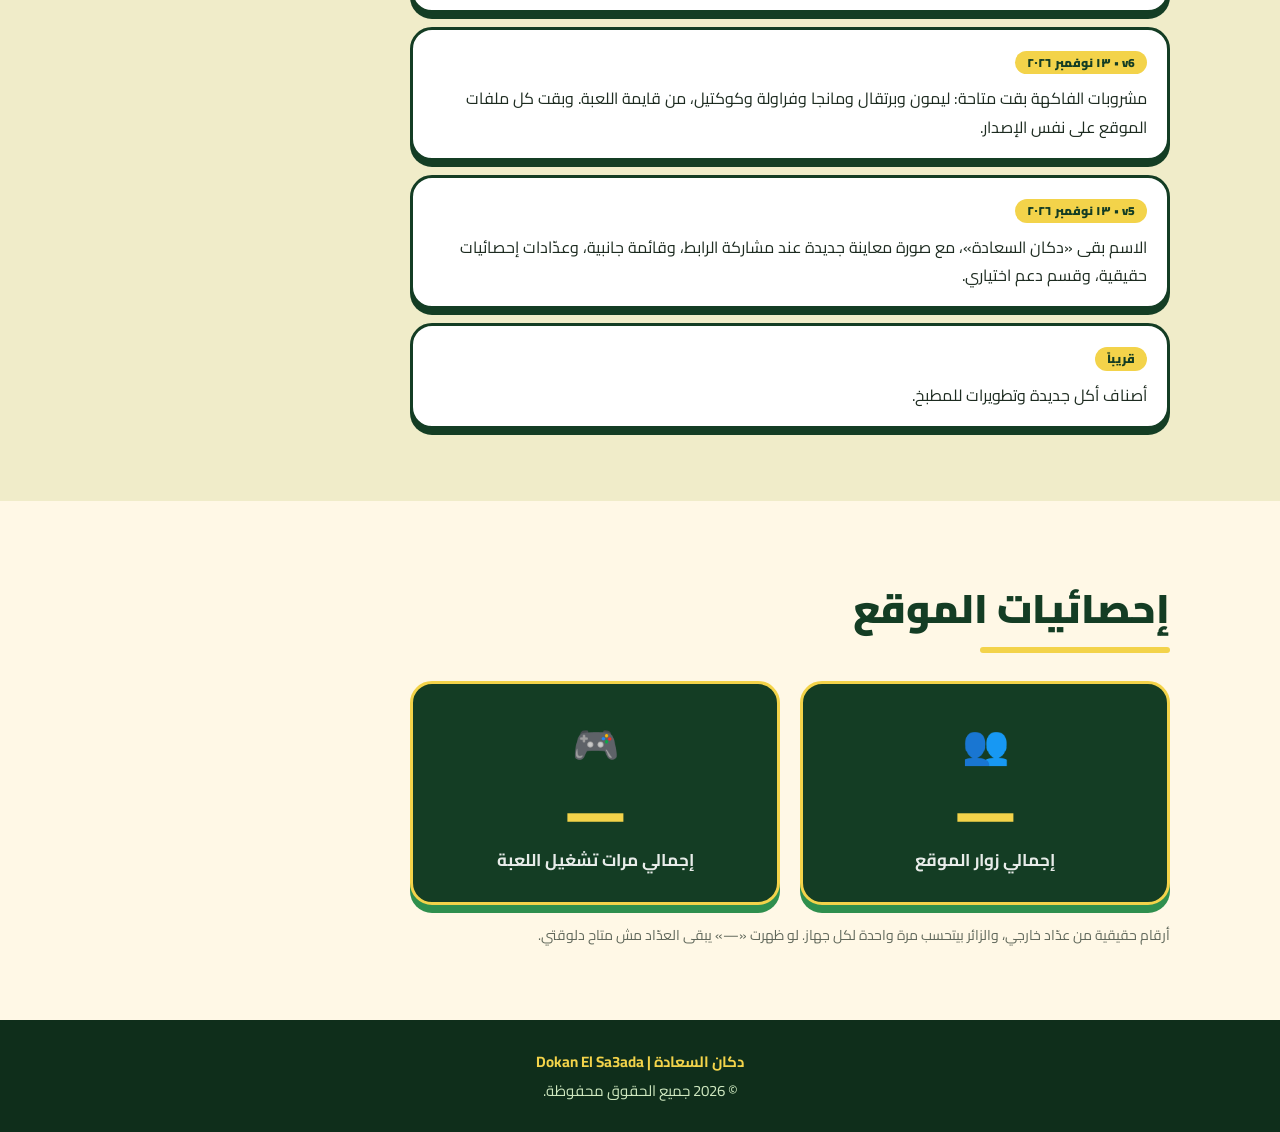
==== commit 8250e7f4: "Add files via upload" ====
--- a/games/dokan/index.html
+++ b/games/dokan/index.html
@@ -1,5 +1,5 @@
 <!DOCTYPE html>
-<!-- دكان السعادة | الإصدار v7 | تاريخ التحديث 2026-11-24 -->
+<!-- دكان السعادة | الإصدار v8 | تاريخ التحديث 2026-11-24 -->
 <html lang="ar" dir="rtl">
 <head>
 <meta charset="utf-8">
@@ -8,11 +8,11 @@
 <meta name="description" content="الموقع الرسمي للعبة دكان السعادة: لعبة إدارة محل قصب بالمصري. خدّم الزباين، وظّف عمال، وطوّر محلك. العب مجاناً من الموبايل أو الكمبيوتر.">
 <meta property="og:site_name" content="دكان السعادة"><meta property="og:title" content="دكان السعادة 🇪🇬 | Dokan El Sa3ada"><meta property="og:description" content="من محل قصب صغير لمطعم كبير. العب مجاناً."><meta property="og:type" content="website"><meta property="og:locale" content="ar_EG"><meta property="og:url" content="https://srsizer643-crypto.github.io/g3an_3tshan/"><meta property="og:image" content="https://srsizer643-crypto.github.io/g3an_3tshan/og-dokan.png?v=8"><meta property="og:image:type" content="image/png"><meta property="og:image:width" content="1200"><meta property="og:image:height" content="630"><meta property="og:image:alt" content="دكان السعادة – لعبة إدارة محل قصب بالمصري"><meta name="twitter:card" content="summary_large_image"><meta name="twitter:title" content="دكان السعادة 🇪🇬 | Dokan El Sa3ada"><meta name="twitter:description" content="من محل قصب صغير لمطعم كبير. العب مجاناً."><meta name="twitter:image" content="https://srsizer643-crypto.github.io/g3an_3tshan/og-dokan.png?v=8">
 <meta name="theme-color" content="#143d24">
-<link rel="icon" type="image/png" sizes="512x512" href="icon.png?v=9"><link rel="apple-touch-icon" href="icon.png?v=9">
+<link rel="icon" type="image/png" sizes="512x512" href="icon.png?v=10"><link rel="apple-touch-icon" href="icon.png?v=10">
 <link rel="icon" href="data:image/svg+xml,%3Csvg xmlns='http://www.w3.org/2000/svg' viewBox='0 0 100 100'%3E%3Crect width='100' height='100' rx='22' fill='%23c26a0e'/%3E%3Ctext x='50' y='72' font-size='60' text-anchor='middle'%3E%F0%9F%8F%AA%3C/text%3E%3C/svg%3E">
 <link rel="preconnect" href="https://fonts.googleapis.com"><link rel="preconnect" href="https://fonts.gstatic.com" crossorigin>
 <link href="https://fonts.googleapis.com/css2?family=Cairo:wght@500;700;900&display=swap" rel="stylesheet">
-<link rel="stylesheet" href="style.css?v=9">
+<link rel="stylesheet" href="style.css?v=10">
 </head>
 <body>
 
@@ -66,7 +66,7 @@
       </div>
       <div class="art">
         <span class="cane c1"></span><span class="cane c2"></span>
-        <div class="phone"><img src="preview.png?v=9" width="840" height="1520" alt="لقطة حقيقية من اللعبة: المحل والجناح الجديد بالمطبخ وقسم السندوتشات"></div>
+        <div class="phone"><img src="preview.png?v=10" width="840" height="1520" alt="لقطة حقيقية من اللعبة: العمال بيجهزوا السندوتشات في الجناح الجديد"></div>
       </div>
     </div>
   </section>
@@ -107,7 +107,7 @@
       <ol class="steps">
         <li class="on"><span class="b">متاح الآن</span><h3>عصير القصب</h3><p>ابدأ بمحل صغير وعصّارة واحدة، وخدّم أول زباينك.</p></li>
         <li class="on"><span class="b">متاح الآن</span><h3>المشروبات</h3><p>افتح مشروبات الفاكهة من القايمة، وكل واحد ليه تكلفة ووقت تحضير.</p></li>
-        <li><span class="b">قريباً</span><h3>السندوتشات</h3><p>مكانها اتجهز في المطعم، والأصناف ونظام التحضير جايين في التحديث الجاي.</p></li>
+        <li class="on"><span class="b">متاح الآن</span><h3>السندوتشات</h3><p>سندوتش فول وسندوتش بطاطس بالسلطة والطحينة، ليهم مخزن مكونات تشتريه وتجدده.</p></li>
         <li class="on"><span class="b">متاح الآن</span><h3>المطعم الكبير</h3><p>المطعم اتوسّع: مطبخ مستقل وقسم للسندوتشات، وممر من باب العاملين.</p></li>
       </ol>
     </div>
@@ -117,9 +117,9 @@
     <div class="wrap">
       <h2>لقطات من اللعبة</h2>
       <div class="shots">
-        <figure class="shot"><div class="crop"><img src="preview.png?v=9" loading="lazy" alt="الجناح الجديد: المطبخ بحوضه وأطباقه المعلقة وقسم السندوتشات" style="margin-top:0"></div><figcaption>المطبخ وقسم السندوتشات</figcaption></figure>
-        <figure class="shot"><div class="crop"><img src="preview.png?v=9" loading="lazy" alt="العمال خلف الكاونتر والزباين في الطوابير" style="margin-top:-47.62%"></div><figcaption>أنت ومساعدينك ورا الكاونتر</figcaption></figure>
-        <figure class="shot"><div class="crop"><img src="preview.png?v=9" loading="lazy" alt="باب المحل وشريط التطويرات والعمال والقايمة" style="margin-top:-123.81%"></div><figcaption>باب المحل وأزرار التطويرات</figcaption></figure>
+        <figure class="shot"><div class="crop"><img src="preview.png?v=10" loading="lazy" alt="الجناح الجديد: المطبخ بحوضه وأطباقه المعلقة وقسم السندوتشات" style="margin-top:0"></div><figcaption>المطبخ وقسم السندوتشات</figcaption></figure>
+        <figure class="shot"><div class="crop"><img src="preview.png?v=10" loading="lazy" alt="العمال بيجهزوا السندوتشات من الجناح الجديد ويسلّموها" style="margin-top:-35.71%"></div><figcaption>عمالك بيجهزوا السندوتشات ويسلّموها</figcaption></figure>
+        <figure class="shot"><div class="crop"><img src="preview.png?v=10" loading="lazy" alt="باب المحل وشريط التطويرات والعمال والقايمة" style="margin-top:-123.81%"></div><figcaption>باب المحل وأزرار التطويرات</figcaption></figure>
       </div>
     </div>
   </section>
@@ -127,10 +127,11 @@
     <div class="wrap">
       <h2>آخر التحديثات</h2>
       <ul class="upd">
+        <li><span class="b">v8 • ٢٤ نوفمبر ٢٠٢٦</span><p>نظام السندوتشات: فول وبطاطس بالسلطة والطحينة، ومخزن مكونات (عيش وفول وبطاطس وسلطة وطحينة) بتشتريه من القايمة. العمال بيمشوا على المحطات في الجناح الجديد ويسلّموا الطلب. الحفظ والفلوس زي ما هي.</p></li>
         <li><span class="b">v7 • ٢٤ نوفمبر ٢٠٢٦</span><p>المطعم اتوسّع بجناح جديد: مطبخ مستقل بحوض وأطباق معلقة، وقسم للسندوتشات بمكان للعيش والسلطة والطحينة وكاونتر للتحضير والتقديم. الحفظ والفلوس والتطويرات زي ما هي.</p></li>
         <li><span class="b">v6 • ١٣ نوفمبر ٢٠٢٦</span><p>مشروبات الفاكهة بقت متاحة: ليمون وبرتقال ومانجا وفراولة وكوكتيل، من قايمة اللعبة. وبقت كل ملفات الموقع على نفس الإصدار.</p></li>
         <li><span class="b">v5 • ١٣ نوفمبر ٢٠٢٦</span><p>الاسم بقى «دكان السعادة»، مع صورة معاينة جديدة عند مشاركة الرابط، وقائمة جانبية، وعدّادات إحصائيات حقيقية، وقسم دعم اختياري.</p></li>
-        <li><span class="b">قريباً</span><p>أصناف السندوتشات ونظام تحضيرها، زي ما في قسم «رحلتك في المطعم».</p></li>
+        <li><span class="b">قريباً</span><p>أصناف أكل جديدة وتطويرات للمطبخ.</p></li>
       </ul>
     </div>
   </section>
@@ -163,6 +164,6 @@
   <iframe id="frame" title="لعبة دكان السعادة" allow="fullscreen" loading="eager"></iframe>
 </section>
 
-<script src="script.js?v=9"></script>
+<script src="script.js?v=10"></script>
 </body>
 </html>
--- a/games/dokan/style.css
+++ b/games/dokan/style.css
@@ -1,4 +1,4 @@
-/* دكان السعادة | الإصدار v7 | تاريخ التحديث 2026-11-24 */
+/* دكان السعادة | الإصدار v8 | تاريخ التحديث 2026-11-24 */
 :root{--g1:#143d24;--g2:#2f8f4e;--g3:#8fd16a;--y:#f3d34a;--cream:#fff8e6;--ink:#1d2b20;
  --r:22px;box-sizing:border-box;padding-top:env(safe-area-inset-top,0px);padding-bottom:env(safe-area-inset-bottom,0px)}
 *,*::before,*::after{box-sizing:inherit}
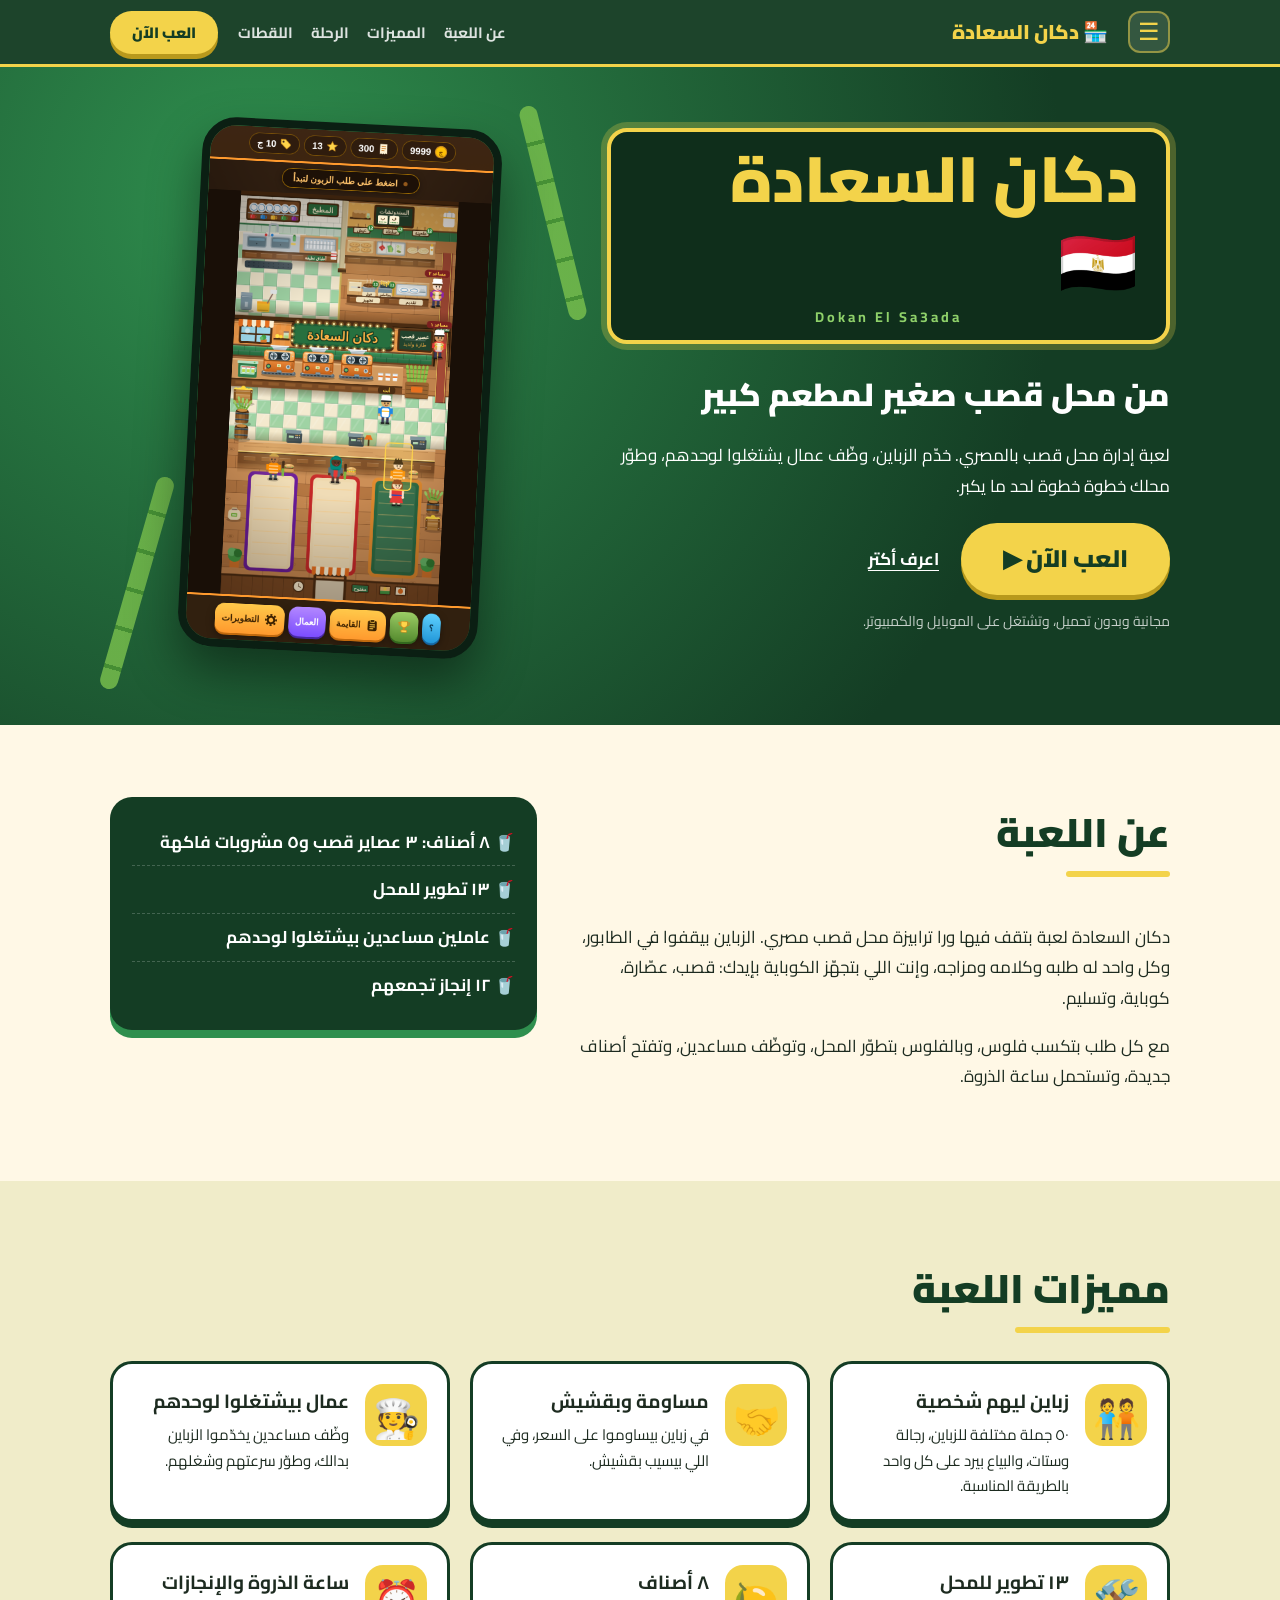
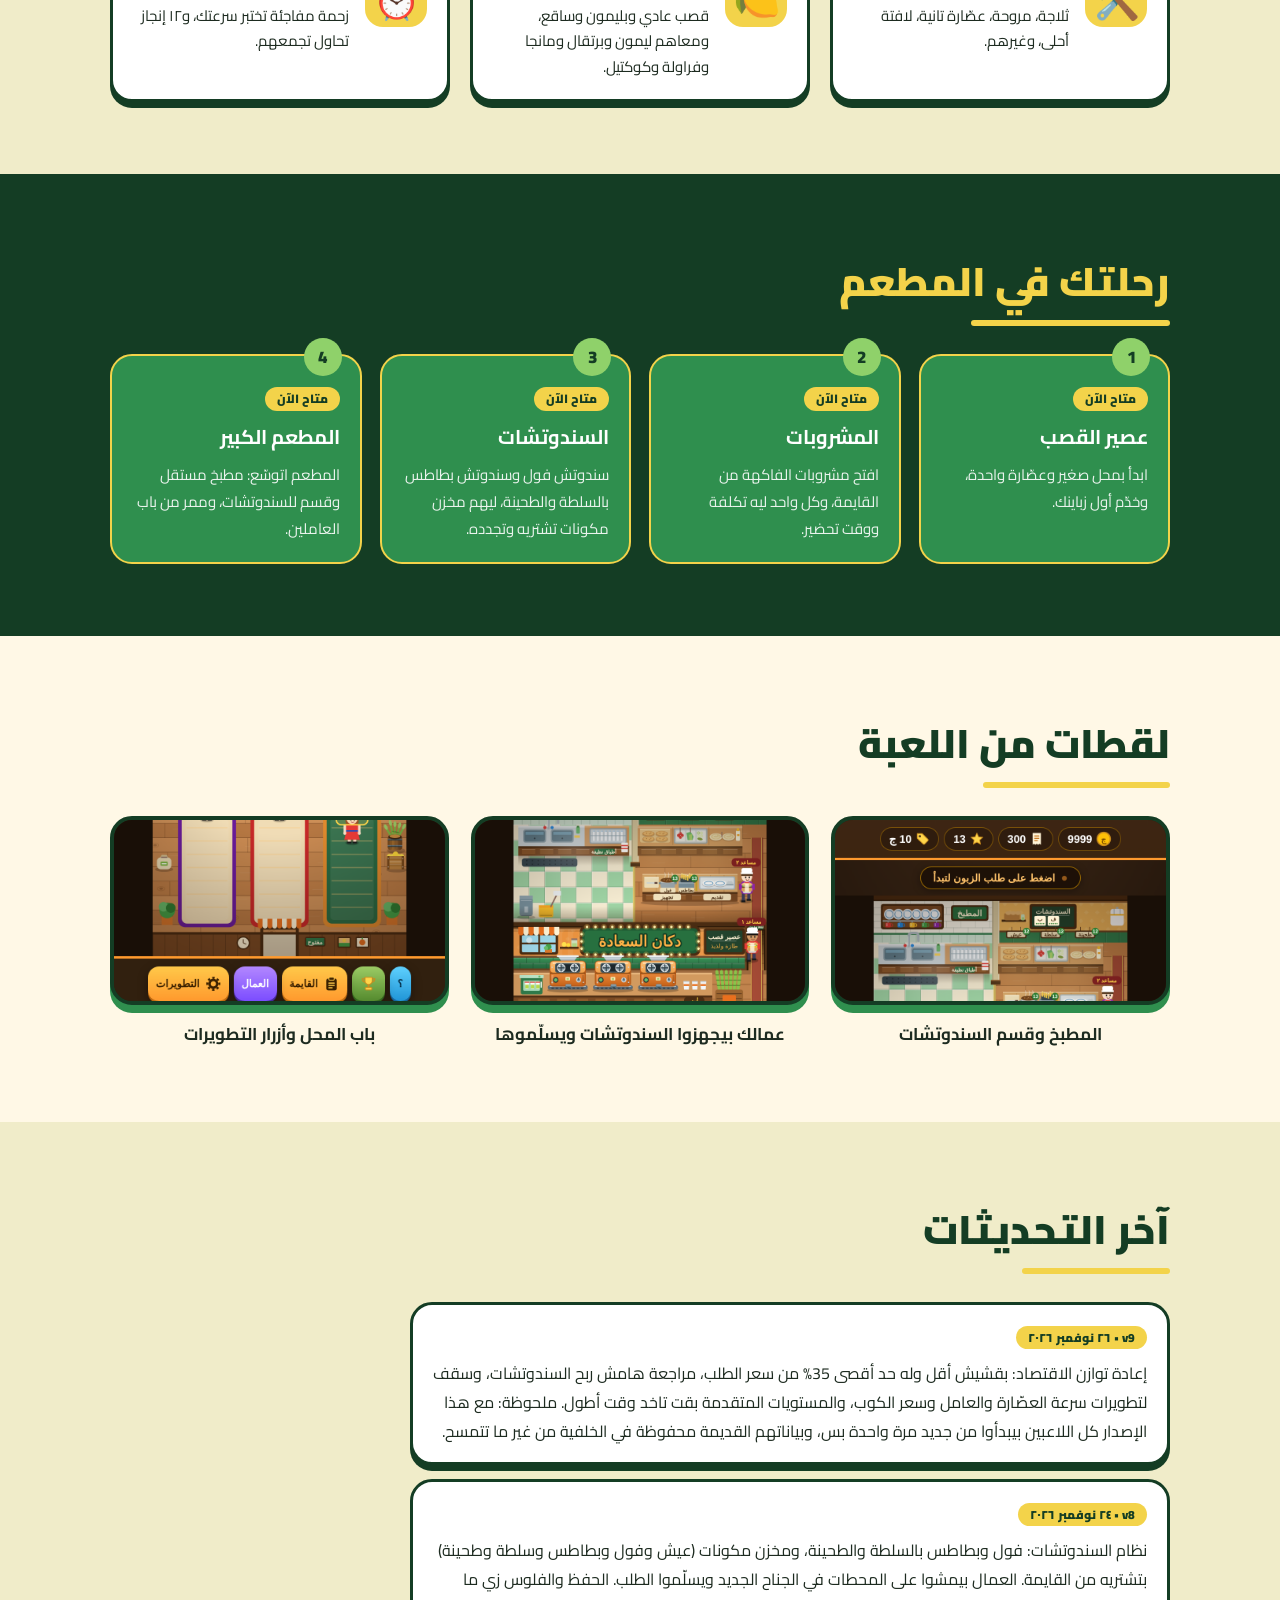
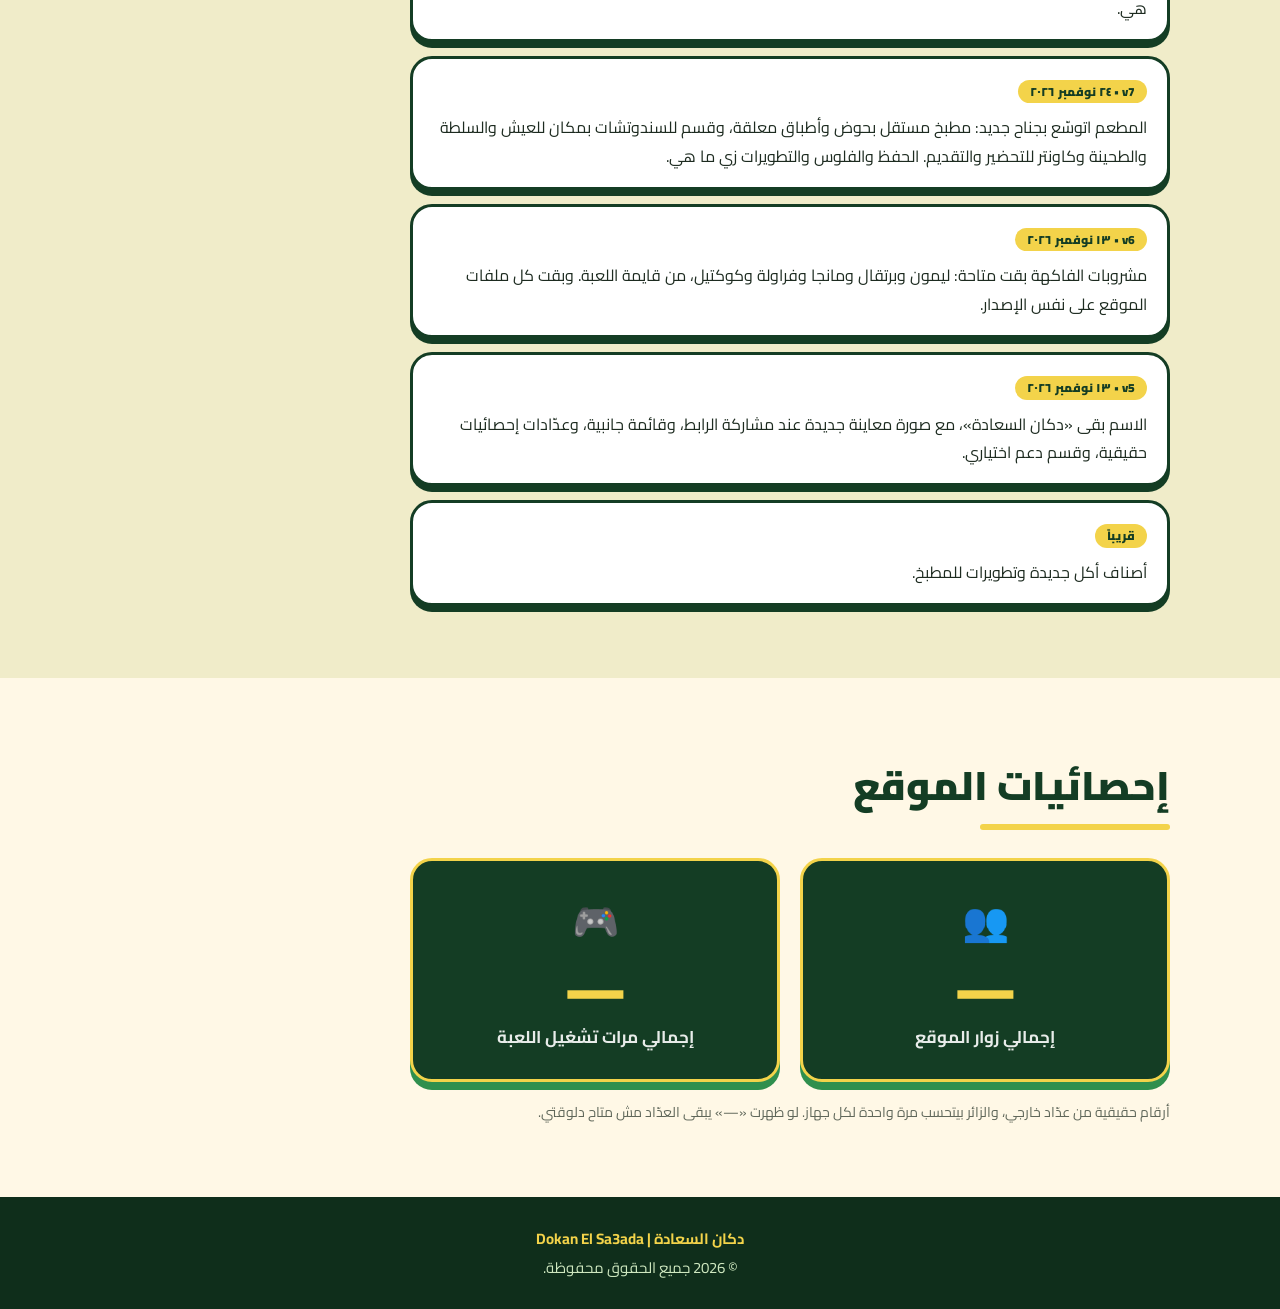
==== commit 37b87ee0: "Add files via upload" ====
--- a/games/dokan/index.html
+++ b/games/dokan/index.html
@@ -1,5 +1,5 @@
 <!DOCTYPE html>
-<!-- دكان السعادة | الإصدار v8 | تاريخ التحديث 2026-11-24 -->
+<!-- دكان السعادة | الإصدار v9 | تاريخ التحديث 2026-11-26 -->
 <html lang="ar" dir="rtl">
 <head>
 <meta charset="utf-8">
@@ -127,6 +127,7 @@
     <div class="wrap">
       <h2>آخر التحديثات</h2>
       <ul class="upd">
+        <li><span class="b">v9 • ٢٦ نوفمبر ٢٠٢٦</span><p>إعادة توازن الاقتصاد: بقشيش أقل وله حد أقصى 35% من سعر الطلب، مراجعة هامش ربح السندوتشات، وسقف لتطويرات سرعة العصّارة والعامل وسعر الكوب، والمستويات المتقدمة بقت تاخد وقت أطول. ملحوظة: مع هذا الإصدار كل اللاعبين بيبدأوا من جديد مرة واحدة بس، وبياناتهم القديمة محفوظة في الخلفية من غير ما تتمسح.</p></li>
         <li><span class="b">v8 • ٢٤ نوفمبر ٢٠٢٦</span><p>نظام السندوتشات: فول وبطاطس بالسلطة والطحينة، ومخزن مكونات (عيش وفول وبطاطس وسلطة وطحينة) بتشتريه من القايمة. العمال بيمشوا على المحطات في الجناح الجديد ويسلّموا الطلب. الحفظ والفلوس زي ما هي.</p></li>
         <li><span class="b">v7 • ٢٤ نوفمبر ٢٠٢٦</span><p>المطعم اتوسّع بجناح جديد: مطبخ مستقل بحوض وأطباق معلقة، وقسم للسندوتشات بمكان للعيش والسلطة والطحينة وكاونتر للتحضير والتقديم. الحفظ والفلوس والتطويرات زي ما هي.</p></li>
         <li><span class="b">v6 • ١٣ نوفمبر ٢٠٢٦</span><p>مشروبات الفاكهة بقت متاحة: ليمون وبرتقال ومانجا وفراولة وكوكتيل، من قايمة اللعبة. وبقت كل ملفات الموقع على نفس الإصدار.</p></li>
--- a/games/dokan/style.css
+++ b/games/dokan/style.css
@@ -1,4 +1,4 @@
-/* دكان السعادة | الإصدار v8 | تاريخ التحديث 2026-11-24 */
+/* دكان السعادة | الإصدار v9 | تاريخ التحديث 2026-11-26 */
 :root{--g1:#143d24;--g2:#2f8f4e;--g3:#8fd16a;--y:#f3d34a;--cream:#fff8e6;--ink:#1d2b20;
  --r:22px;box-sizing:border-box;padding-top:env(safe-area-inset-top,0px);padding-bottom:env(safe-area-inset-bottom,0px)}
 *,*::before,*::after{box-sizing:inherit}
